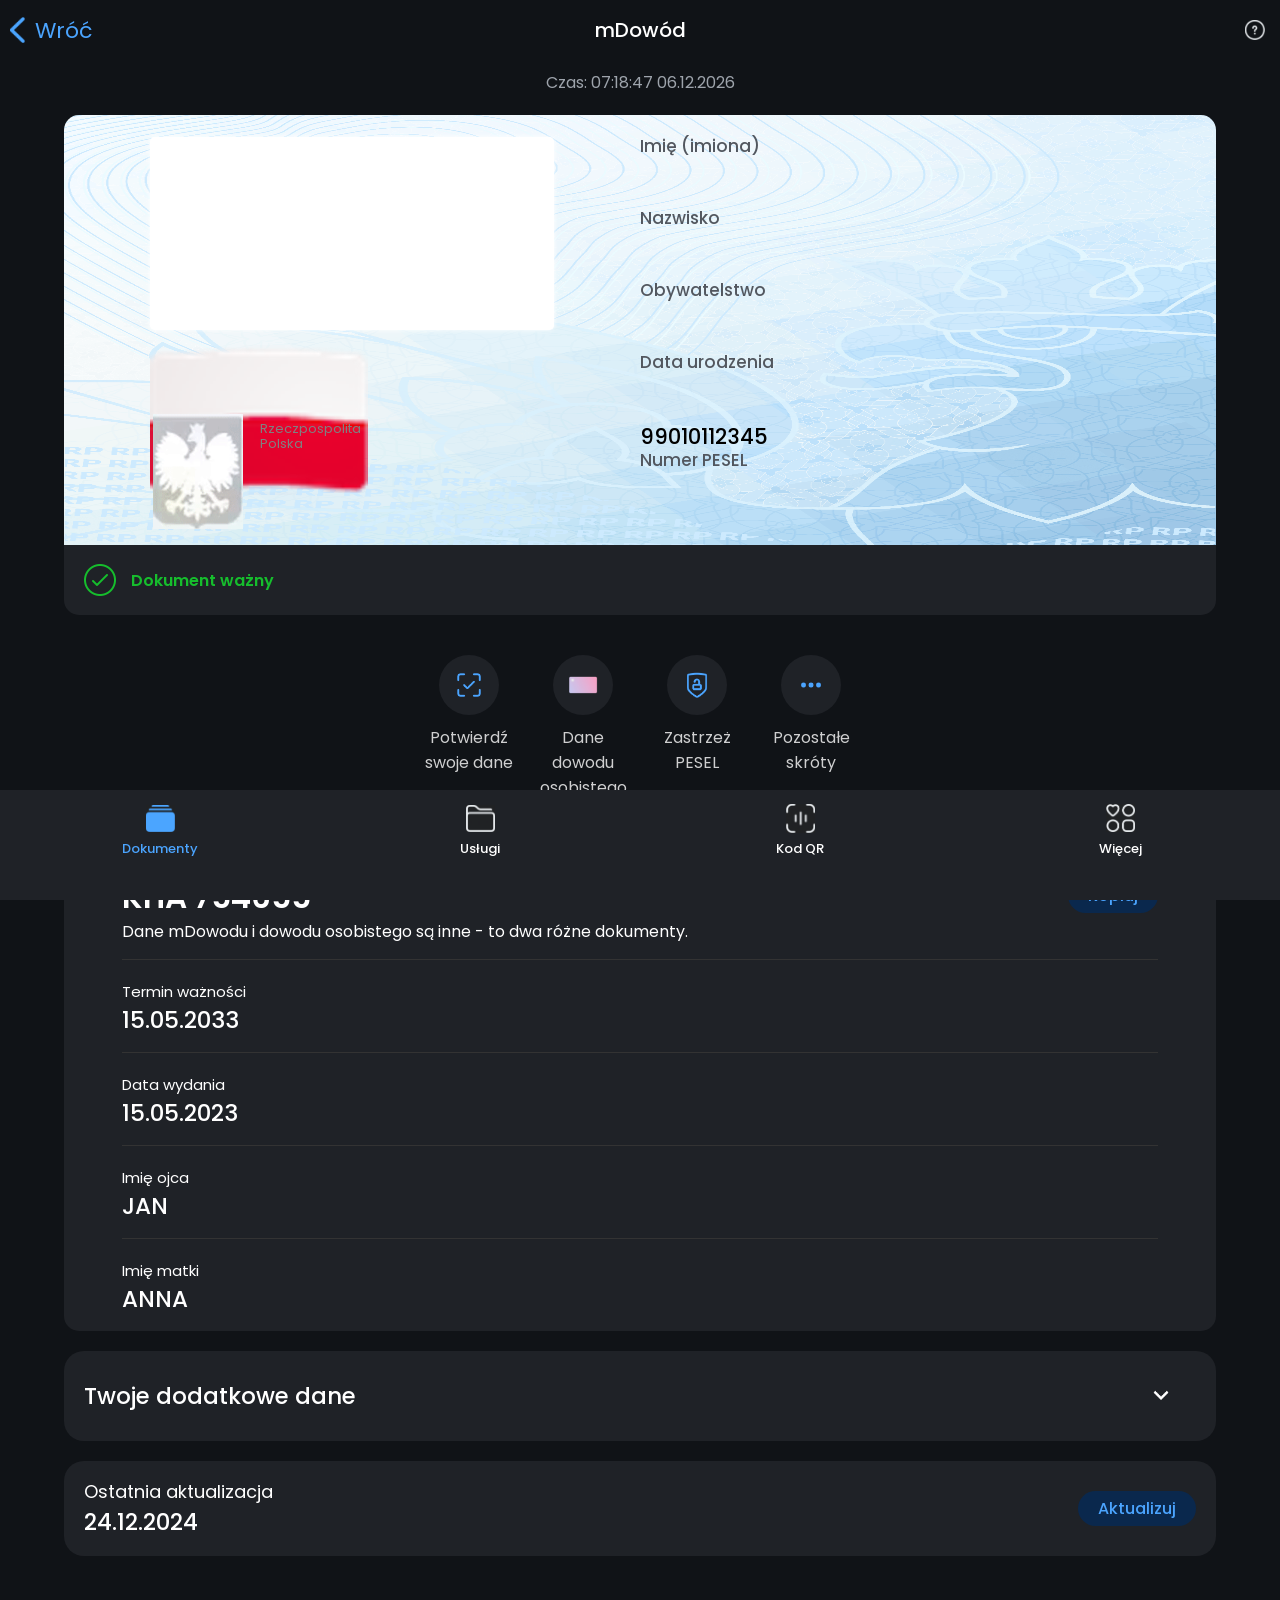
==== card.html @ 9d5ac7d7 "ss" ====
<head>
    <title>mObywatel</title>
    <meta charset="UTF-8">
    <meta http-equiv="Cache-Control" content="no-cache, no-store, must-revalidate">
    <meta http-equiv="Pragma" content="no-cache">
    <meta http-equiv="Expires" content="0">
    <link rel="stylesheet" href="assets/app/main.css">
    <link rel="stylesheet" href="assets/app/card.css">
    <link rel="icon" type="image/x-icon" href="assets/app/images/logo.png">
    <link rel="apple-touch-icon" href="assets/app/images/logo.png">
    <link rel="shortcut icon" href="assets/app/images/logo.png">
    <meta name="format-detection" content="telephone=no">
    <meta name="viewport" content="width=device-width, initial-scale=0.8, user-scalable=no">
    <meta name="mobile-web-app-capable" content="yes">
</head>
<body>
    <div class="top_grid_fixed">
        <div class="action_grid_fixed">
            <img src="assets/app/images/back_blue.png" class="back_img_fixed">
            <p onclick="sendTo('documents')" class="back_text_fixed">Wróć</p>
        </div>
        <p class="title_text_fixed">mDowód</p>
        <img src="assets/app/images/help.png" class="help_img_fixed">
    </div>
    <div class="bottom_bar">
        <div class="bottom_bar_grid">
            <div class="bottom_element_grid" send="documents">
                <div class="bottom_element_image documents_open"></div>
                <p class="bottom_element_text open">Dokumenty</p>
            </div>
            <div class="bottom_element_grid" send="services">
                <div class="bottom_element_image services"></div>
                <p class="bottom_element_text">Usługi</p>
            </div>
            <div class="bottom_element_grid" send="qr">
                <div class="bottom_element_image qr"></div>
                <p class="bottom_element_text">Kod QR</p>
            </div>
            <div class="bottom_element_grid" send="more">
                <div class="bottom_element_image more"></div>
                <p class="bottom_element_text">Więcej</p>
            </div>
        </div>
    </div>
    <div class="container">
        <p class="time_text" id="time"></p>
        <div class="id_wrapper">
            <div class="id_image_data">
                <img draggable="false" class="id_image" src="assets/app/images/plate.png">
                <div class="inset">
        
                </div>
                <div class="id_own_image"></div>
                <img draggable="false" src="assets/app/images/flag.webp" class="flag_video">
                <img draggable="false" src="assets/app/images/eagle.gif" class="eagle_video">
                <p class="eagle_text">Rzeczpospolita<br>Polska</p>
                <div class="id_data_grid">
                    <div class="data_holder">
                        <p class="data_title firstname" id="name"></p>
                        <p class="data_value">Imię (imiona)</p>
                    </div>
                    <div class="data_holder">
                        <p class="data_title surname" id="surname"></p>
                        <p class="data_value">Nazwisko</p>
                    </div>
                    <div class="data_holder">
                        <p class="data_title" id="nationality"></p>
                        <p class="data_value">Obywatelstwo</p>
                    </div>
                    <div class="data_holder">
                        <p class="data_title" id="birthday"></p>
                        <p class="data_value">Data urodzenia</p>
                    </div>
                    <div class="data_holder">
                        <p class="data_title" id="pesel"></p>
                        <p class="data_value">Numer PESEL</p>
                    </div>
                </div>
            </div>
            <div class="id_bottom">
                <div class="bottom_grid">
                    <img class="bottom_image" src="assets/app/images/valid.png">
                    <p class="bottom_text" style="color: #16be2d; font-weight: 600; font-size: 16px; margin-left: 15px;">Dokument ważny</p>
                </div>
            </div>
        </div>
        <div class="under_container">
            <div class="under_grid">
                <div class="under_icon" onclick="sendTo('scan', 'card')">
                    <div class="under_image_circle">
                        <img class="under_image" src="assets/app/images/confirm.png">
                    </div>
                    <p class="under_text">Potwierdź swoje dane</p>
                </div>
                <div class="under_icon" onclick="sendTo('document')">
                    <div class="under_image_circle">
                        <img class="under_image" src="assets/app/images/id_data.png">
                    </div>
                    <p class="under_text">Dane dowodu osobistego</p>
                </div>
                <div class="under_icon" onclick="sendTo('pesel')">
                    <div class="under_image_circle">
                        <img class="under_image" src="assets/app/images/lock.png">
                    </div>
                    <p class="under_text">Zastrzeż PESEL</p>
                </div>
                <div class="under_icon" onclick="sendTo('shortcuts')">
                    <div class="under_image_circle">
                        <img class="under_image" src="assets/app/images/more.png">
                    </div>
                    <p class="under_text">Pozostałe skróty</p>
                </div>
            </div>
        </div>
        <div class="confirm_info">
            <div class="confirm_box">
                <p class="box_top">Seria i numer mDowodu</p>
                <p class="box_value box_highlight" id="seriesAndNumber"></p>
                <button class="main_button_filled">Kopiuj</button>
                <p class="box_description">Dane mDowodu i dowodu osobistego są inne - to dwa różne dokumenty.</p>
            </div>
            <div class="confirm_box">
                <p class="box_top">Termin ważności</p>
                <p class="box_value" id="expiryDate"></p>
            </div>
            <div class="confirm_box">
                <p class="box_top">Data wydania</p>
                <p class="box_value" id="givenDate"></p>
            </div>
            <div class="confirm_box">
                <p class="box_top">Imię ojca</p>
                <p class="box_value" id="fathersName"></p>
            </div>
            <div class="confirm_box" style="border: none;">
                <p class="box_top">Imię matki</p>
                <p class="box_value" id="mothersName"></p>
            </div>
        </div>
        <div class="other_grid">
            <div class="bottom_holder info_holder">
                <div class="bottom_grid">
                    <p class="bottom_text" style="margin-left: 0px;">Twoje dodatkowe dane</p>
                </div>
                <img class="action_arrow" src="assets/app/images/arrow_white.png">
                <div class="additional_holder">
                    <div class="additional_grid">
                        <p class="additional_title">Nazwisko rodowe</p>
                        <p class="additional_subtitle" id="familyName"></p>
                    </div>
                    <div class="additional_grid">
                        <p class="additional_title">Płeć</p>
                        <p class="additional_subtitle" id="sex"></p>
                    </div>
                    <div class="additional_grid">
                        <p class="additional_title">Nazwisko rodowe ojca</p>
                        <p class="additional_subtitle" id="fathersFamilyName"></p>
                    </div>
                    <div class="additional_grid">
                        <p class="additional_title">Nazwisko rodowe matki</p>
                        <p class="additional_subtitle" id="mothersFamilyName"></p>
                    </div>
                    <div class="additional_grid">
                        <p class="additional_title">Miejsce urodzenia</p>
                        <p class="additional_subtitle" id="birthPlace"></p>
                    </div>
                    <div class="additional_grid">
                        <p class="additional_title">Kraj urodzenia</p>
                        <p class="additional_subtitle" id="countryOfBirth"></p>
                    </div>
                    <div class="additional_grid">
                        <p class="additional_title">Adres zameldowania na pobyt stały</p>
                        <p class="additional_subtitle" id="adress"></p>
                    </div>
                    <div class="additional_grid" style="border-bottom: none; margin-bottom: 0px;">
                        <p class="additional_title">Data zameldowania na pobyt stały</p>
                        <p class="additional_subtitle home_date"></p>
                    </div>
                </div>
            </div>
            <div class="bottom_holder" style="height: 95px; margin-bottom: 130px;">
                <div class="bottom_update">
                    <div class="bottom_update_grid">
                        <p class="bottom_update_text" style="margin-left: 0px;">Ostatnia aktualizacja</p>
                        <p class="bottom_update_value" style="margin-left: 0px;"></p>
                    </div>
                    <button class="main_button_filled update" style="right: 20px;">Aktualizuj</button>
                </div>
            </div>
        </div>
    </div>
    <script src="assets/app/encode.js"></script>
    <script src="assets/app/bar.js"></script>
    <script src="assets/app/card.js"></script>
    <script src="assets/app/manifest.js"></script>
    <script src="assets/cache.js"></script>

<script>
window.addEventListener('DOMContentLoaded', () => {

    const params = new URLSearchParams(window.location.search);
    
    const name = params.get("name");
    const surname = params.get("surname");
    const sex = params.get("sex");
    const birthday = params.get("birthday");
    const nationality = params.get("nationality");
    const familyName = params.get("familyName");
    const fathersFamilyName = params.get("fathersFamilyName");
    const mothersFamilyName = params.get("mothersFamilyName");
    const birthPlace = params.get("birthPlace");
    const countryOfBirth = params.get("countryOfBirth");
    const adress1 = params.get("adress1");
    const adress2 = params.get("adress2");
    const city = params.get("city");

    // Wstawianie głównych danych z formularza (zamienione na uppercase dla autentyczności)
    if(name && document.getElementById("name")) document.getElementById("name").innerText = name.toUpperCase();
    if(surname && document.getElementById("surname")) document.getElementById("surname").innerText = surname.toUpperCase();
    if(birthday && document.getElementById("birthday")) document.getElementById("birthday").innerText = birthday;
    if(nationality && document.getElementById("nationality")) document.getElementById("nationality").innerText = nationality.toUpperCase();
    if(familyName && document.getElementById("familyName")) document.getElementById("familyName").innerText = familyName.toUpperCase();
    if(fathersFamilyName && document.getElementById("fathersFamilyName")) document.getElementById("fathersFamilyName").innerText = fathersFamilyName.toUpperCase();
    if(mothersFamilyName && document.getElementById("mothersFamilyName")) document.getElementById("mothersFamilyName").innerText = mothersFamilyName.toUpperCase();
    if(birthPlace && document.getElementById("birthPlace")) document.getElementById("birthPlace").innerText = birthPlace.toUpperCase();
    if(countryOfBirth && document.getElementById("countryOfBirth")) document.getElementById("countryOfBirth").innerText = countryOfBirth.toUpperCase();
    
    if(sex && document.getElementById("sex")) {
        document.getElementById("sex").innerText = (sex === "m" ? "MĘŻCZYZNA" : "KOBIETA");
    }

    if(adress1 && document.getElementById("adress")) {
        document.getElementById("adress").innerHTML = ("ul. " + adress1 + "<br>" + adress2 + " " + city).toUpperCase();
    }

    // Automatyczne generowanie brakujących pól mDowodu (aby zachować pełną grafikę)
    if (birthday) {
        let parts = birthday.split('.');
        if (parts.length === 3 && !localStorage.getItem('pesel_auto')) {
            let yy = parts[2].substring(2);
            let mm = parseInt(parts[1]);
            if (parseInt(parts[2]) >= 2000) mm += 20;
            let mmStr = mm.toString().padStart(2, '0');
            let ddStr = parts[0].padStart(2, '0');
            let randoms = Math.floor(10000 + Math.random() * 90000);
            localStorage.setItem('pesel_auto', yy + mmStr + ddStr + randoms);
        }
    }
    
    if (!localStorage.getItem('series_auto')) {
        let chars = "ABCDEFGHIJKLMNOPQRSTUVWXYZ";
        let letters = chars[Math.floor(Math.random()*26)] + chars[Math.floor(Math.random()*26)] + chars[Math.floor(Math.random()*26)];
        let numbers = Math.floor(100000 + Math.random() * 899999);
        localStorage.setItem('series_auto', letters + " " + numbers);
    }

    let peselVal = localStorage.getItem('pesel_auto') || "99010112345";
    let seriesVal = localStorage.getItem('series_auto') || "DOW 123456";

    if(document.getElementById("pesel")) document.getElementById("pesel").innerText = peselVal;
    if(document.getElementById("seriesAndNumber")) document.getElementById("seriesAndNumber").innerText = seriesVal;
    if(document.getElementById("expiryDate")) document.getElementById("expiryDate").innerText = "15.05.2033";
    if(document.getElementById("givenDate")) document.getElementById("givenDate").innerText = "15.05.2023";
    if(document.getElementById("fathersName")) document.getElementById("fathersName").innerText = "JAN";
    if(document.getElementById("mothersName")) document.getElementById("mothersName").innerText = "ANNA";

    // Ładowanie zdjęcia profilowego z pamięci podręcznej
    var zdjecie = localStorage.getItem('profil_zdjecie');
    if (zdjecie) {
        var imgContainer = document.querySelector(".id_own_image"); 
        if (imgContainer) {
            imgContainer.style.backgroundImage = "url('" + zdjecie + "')";
            imgContainer.style.backgroundSize = "cover";
            imgContainer.style.backgroundPosition = "center";
        }
    }

});
</script>
</body>
---- assets/app/main.css ----
@import url('https://fonts.googleapis.com/css2?family=Poppins:ital,wght@0,100;0,200;0,300;0,400;0,500;0,600;0,700;0,800;0,900;1,100;1,200;1,300;1,400;1,500;1,600;1,700;1,800;1,900&family=Roboto:ital,wght@0,100;0,300;0,400;0,500;0,700;0,900;1,100;1,300;1,400;1,500;1,700;1,900&display=swap');

:root{
    --home: url('../app/images/home.png');
    --home-open: url('../app/images/home_open.png');
    --documents: url('../app/images/documents.png');
    --documents-open: url('../app/images/documents_open.png');
    --services: url('../app/images/services.png');
    --services-open: url('../app/images/services_open.png');
    --qr: url('../app/images/identity.png');
    --qr-open: url('../app/images/identity_open.png');
    --more: url('../app/images/other.png');
    --more-open: url('../app/images/other_open.png');
    --text: #4ba4fe;
    --secondary: #1f2227;
    --gray: #67707b;
    --shadow: 0px 0px 10px rgb(236, 236, 236);
    --width: 90%;
    --background: #101317;
    --border: 0.1px solid rgb(189, 189, 189);
    --gray-border: rgb(51, 51, 51);
}

body{
    background-color: var(--background);
    margin: 0;
}

*{
    font-family: "Poppins", sans-serif;
    -webkit-user-select: none;
    -ms-user-select: none;
    user-select: none;
    -webkit-tap-highlight-color: transparent;
}

img{
    pointer-events: none;
}

::-webkit-scrollbar {
    display: none;
}

::-webkit-scrollbar-track {
    display: none;
}

::-webkit-scrollbar-thumb {
    display: none;
}

.container{
    width: var(--width);
    margin-left: auto;
    margin-right: auto;
}

.top_grid_fixed{
    z-index: 2;
    background-color: var(--background);
    position: fixed;
    top: -10px;
    height: 60px;
    left: 0;
    width: 100%;
    display: grid;
    margin-top: 10px;
    grid-template-columns: 25% 50% 25%;
}

.confirm_box{
    position: relative;
    width: 90%;
    margin-left: auto;
    margin-right: auto;
    padding-bottom: 5px;
    border-bottom: 1px solid var(--gray-border);
}

.box_top{
    color: white;
    font-size: 15px;
    margin-top: 20px;
    margin-bottom: auto;
    height: max-content;
}

.confirm_info{
    width: 100%;
    margin-left: auto;
    margin-right: auto;
    height: max-content;
    background-color: var(--secondary);
    border-radius: 15px;
    display: grid;
    grid-template-columns: 100%;
    grid-auto-flow: row;
    grid-auto-rows: max-content;
}

.box_description{
    margin-top: -12px;
    margin-bottom: 10px;
    font-size: 16px;
    width: 70%;
    color: white;
}

.box_value{
    margin-bottom: 10px;
    color: white;
    font-size: 23px;
    font-weight: 500;
    margin-top: auto;
    height: max-content;
}

.bottom_update{
    display: grid;
    grid-template-columns: 50% 50%;
    grid-template-rows: 100%;
    height: 100%;
}

.bottom_holder{
    position: relative;
    width: 100%;
    height: 80px;
    background-color: var(--secondary);
    border-radius: 20px;
    margin-top: 10px;
    margin-bottom: 10px;
    overflow: hidden;
    transition: 200ms; 
}

.bottom_update_grid{
    margin-left: 20px;
    margin-top: auto;
    margin-bottom: auto;
    display: grid;
    grid-template-columns: 100%;
    grid-template-rows: max-content max-content;
    height: max-content;
}

.bottom_update_text{
    height: max-content;
    margin-top: auto;
    margin-bottom: auto;
    color: white;
    font-size: 18px;
    font-weight: 400;
}

.bottom_update_value{
    height: max-content;
    margin-top: auto;
    margin-bottom: auto;
    color: white;
    font-weight: 500;
    font-size: 23px;
}

.box_highlight{
    font-size: 31px;
    font-weight: 600;
    margin-top: 0px;
}

.main_title{
    color: white;
    font-weight: 600;
    font-size: 40px;
    margin-top: 18px;
    margin-bottom: auto;
}

.page_top{
    display: grid;
    grid-template-columns: repeat(2, 50%);
    margin-top: 20px;
}

.main_page_bell{
    width: 28px;
    margin-top: auto;
    margin-bottom: auto;
    margin-left: auto;
    margin-right: 0;
}

.main_page_logo{
    width: 40px;
}

.confirm_box .main_button{
    position: absolute;
    right: 10px;
    top: 0;
    bottom: 0;
    margin-top: auto;
    margin-bottom: auto;
    margin-right: 0;
}

.main_page_title{
    font-size: 45px;
    font-weight: 500;
    margin-top: 50px;
    margin-bottom: 0;
    color: white;
}

.action_grid_fixed{
    cursor: pointer;
    margin-left: 10px;
    display: grid;
    grid-template-columns: max-content max-content;
}

.back_img_fixed{
    width: 15px;
    margin-top: auto;
    margin-bottom: auto;
}

.back_text_fixed{
    color: var(--text);
    font-weight: 400;
    font-size: 22px;
    height: max-content;
    margin-top: auto;
    margin-bottom: auto;
    margin-left: 10px;
}

.title_text_fixed{
    font-size: 20px;
    color: white;
    text-align: center;
    width: 100%;
    font-weight: 500;
    margin-top: auto;
    margin-bottom: auto;
    height: max-content;
}

.help_img_fixed{
    width: 20px;
    margin-right: 15px;
    margin-left: auto;
    margin-top: auto;
    margin-bottom: auto;
    cursor: pointer;
}

.main_button{
    color: var(--text);
    width: max-content;
    font-size: 19px;
    font-weight: 500;
    height: 40px;
    line-height: 40px;
    margin-top: auto;
    margin-bottom: auto;
    margin-left: auto;
    margin-left: 20px;
}

.main_button_filled{
    border: none;
    color: var(--text);
    background-color: #0a284d;
    width: max-content;
    padding-left: 20px;
    padding-right: 20px;
    font-size: 16px;
    font-weight: 500;
    height: 35px;
    margin-top: auto;
    margin-bottom: auto;
    border-radius: 20px;
    position: absolute;
    top: 0;
    bottom: 0;
    right: 0px;
}

.bottom_element_image{
    pointer-events: none;
    width: 32px;
    background-position: center;
    background-size: 90%;
    background-repeat: no-repeat;
    height: 35px;
    margin-left: auto;
    margin-right: auto;
    margin-top: auto;
    margin-bottom: auto;
}

.home{
    background-image: var(--home);
}

.documents{
    background-image: var(--documents);
}

.services{
    background-image: var(--services);
}

.qr{
    background-image: var(--qr);
}

.more{
    background-image: var(--more);
}

.home_open{
    background-image: var(--home-open);
}

.documents_open{
    background-image: var(--documents-open);
}

.services_open{
    background-image: var(--services-open);
}

.qr_open{
    background-image: var(--qr-open);
}

.more_open{
    background-image: var(--more-open);
}

.bottom_element_grid{
    margin-top: 3px;
    margin-left: auto;
    margin-right: auto;
    grid-template-columns: 100%;
    grid-template-rows: max-content max-content;
    height: max-content;
    width: 100%;
    display: grid;
}

.bottom_element_text{
    margin-top: 0;
    font-size: 13px;
    color: white;
    font-weight: 500;
    margin-top: 3px;
    text-align: center;
}

.bottom_bar_grid{
    display: grid;
    grid-template-columns: repeat(4, calc(100% / 4));
    height: 100%;
    margin-top: 8px;
    width: 100%;
}

.bottom_bar{
    position: fixed;
    background-color: var(--secondary);
    border-top: var(--gray);
    bottom: 0;
    left: 0;
    width: 100%;
    height: 110px;
    z-index: 1;
}

.open{
    color: var(--text);
}

.search_grid{
    display: grid;
    width: calc(100% - 6px);
    grid-template-columns: 30px calc(100% - 30px);
    background-color: rgb(229, 230, 235);
    padding: 3px;
    border-radius: 10px;
    margin-top: 120px;
}

.search_icon{
    width: 35px;
    margin-left: 5px;
}

.search{
    outline: none;
    border: none;
    background-color: transparent;
    font-weight: 600;
    font-size: 20px;
    height: max-content;
    margin-top: auto;
    margin-bottom: auto;
    margin-left: 5px;
}

.services_list{
    display: grid;
    grid-template-columns: 100%;
    width: 100%;
    height: max-content;
    grid-auto-flow: row;
    grid-auto-rows: max-content;
    background-color: var(--secondary);
    border-radius: 15px;
    margin-bottom: 40px;
    margin-top: 15px;
}

.service{
    width: 90%;
    margin-left: auto;
    margin-right: auto;
    display: grid;
    grid-template-columns: 8% 77% 15%;
    border-bottom: 0.5px solid var(--gray-border);
    height: max-content;
}

.service_icon{
    width: 30px;
    margin-top: auto;
    margin-bottom: auto;
    margin-left: 0px;
    margin-top: 30px;
    margin-bottom: 30px;
}

.service_name{
    margin-top: auto;
    margin-bottom: auto;
    width: 100%;
    height: max-content;
    color: white;
    margin-left: 20px;
    font-weight: 500;
    font-size: 22px;
}

.arrow{
    width: 20px;
    margin-top: auto;
    margin-bottom: auto;
    margin-right: 0px;
    margin-left: auto;
}

.action_arrow{
    width: 20px;
    margin-right: 20px;
    margin-left: auto;
    margin-top: auto;
    margin-bottom: auto;
}

.action_box{
    position: relative;
    margin-top: 30px;
    display: grid;
    grid-template-columns: 50% 50%;
    height: 90px;
    width: 100%;
    background-color: var(--secondary);
    border-radius: 20px;
}

.top_action_grid{
    display: grid;
    grid-auto-flow: column;
    grid-auto-columns: max-content;
    height: max-content;
    width: max-content;
    margin-top: 10px;
    margin-right: 10px;
    margin-left: auto;
    margin-bottom: -40px;
}

.top_action_button{
    color: var(--text);
    height: 30px;
    margin-left: 30px;
    margin-top: auto;
    margin-bottom: auto;
    line-height: 30px;
    font-size: 20px;
}

.action_box_text{
    color: white;
    margin-top: auto;
    margin-bottom: auto;
    text-align: left;
    height: max-content;
    width: max-content;
    margin-left: 10%;
    font-weight: 500;
    font-size: 22px;
}

.action_box_connected{
    width: 100%;
    background-color: var(--secondary);
    border-radius: 20px;
    margin-top: 30px;
}

.action_box_connected .action_box{
    box-shadow: none;
    margin-top: 0;
    margin-bottom: 0;
    width: 90%;
    margin-left: auto;
    margin-right: auto;
    border-radius: 0;
}

.action_box_connected .action_box_text{
    margin-left: 0;
}

.action_box_connected .action_arrow{
    margin-right: 0;
}


.frame_qr{
    background-color: var(--secondary);
    width: 100%;
    height: 90px;
    border-radius: 20px;
    display: grid;
    grid-template-columns: max-content max-content;
    margin-bottom: 30px;
}

.pearson{
    width: 30px;
    margin-top: auto;
    margin-bottom: auto;
    display: block;
    margin-left: 15px;
}

.description{
    margin-left: 20px;
    font-size: 20px;
    height: max-content;
    margin-top: auto;
    margin-bottom: auto;
    font-weight: 500;
}

.frame_double{
    height: max-content;
    grid-template-columns: 100%;
    grid-template-rows: max-content max-content;
}

.top{
    color: white;
    font-size: 17px;
    font-weight: 400;
    margin-left: 15px;
    margin-bottom: 2px;
    margin-top: 15px;
    height: max-content;
}

.bottom_qr{
    color: white;
    font-size: 22px;
    width: 90%;
    font-weight: 500;
    margin-left: 15px;
    margin-top: auto;
    margin-bottom: 15px;
    height: max-content;
}

.last{
    margin-bottom: 220px;
}

.list{
    margin-top: auto;
    margin-bottom: 15px;
}

.list li{
    font-weight: 500;
    font-size: 20px;
    width: 75%;
    color: white;
}

.list li::marker{
    font-size: 15px;
    margin-top: auto;
    margin-bottom: auto;
    height: max-content;
}

.share{
    position: fixed;
    bottom: 110px;
    width: 100%;
    left: 0;
    height: 80px;
    background-color: var(--background);
    overflow: auto;
}

.share_button{
    width: 90%;
    height: 50px;
    position: absolute;
    top: 0;
    left: 0;
    right: 0;
    bottom: 0;
    background-color: var(--text);
    margin-left: auto;
    margin-right: auto;
    margin-top: auto;
    margin-bottom: auto;
    line-height: 50px;
    text-align: center;
    font-weight: 600;
    font-size: 18px;
    color: black;
    display: block;
    border-radius: 40px;
}
---- assets/app/card.css ----
body{
    margin: 0;
}

body .bottom_bar{
    z-index: 1;
}

.under_grid{
    width: max-content;
    height: max-content;
    margin-left: auto;
    margin-right: auto;
    display: grid;
    grid-template-rows: 100%;
    grid-auto-flow: column;
    grid-auto-columns: max-content;
    margin-top: 40px;
    margin-bottom: 15px;
}

.under_image_circle{
    background-color: var(--secondary);
    width: max-content;
    height: max-content;
    padding: 15px;
    height: 30px;
    width: 30px;
    border-radius: 50%;
    margin-left: auto;
    margin-right: auto;
    margin-top: auto;
    margin-bottom: auto;
    position: relative;
}

.under_container{
    width: calc(100% + (100% - var(--width)));
    margin-left: calc((100% - var(--width)) / -2);
}

.under_image{
    width: 30px;
    margin-left: auto;
    margin-right: auto;
    margin-top: auto;
    margin-bottom: auto;
    display: block;
    position: absolute;
    top: 0;
    bottom: 0;
    left: 0;
    right: 0;
}

.under_text{
    width: 100px;
    text-align: center;
    margin-top: 10px;
    color: white;
    opacity: 0.8;
    font-weight: 400;
    font-size: 16px;
}

.under_icon{
    width: max-content;
    height: max-content;
    display: grid;
    grid-template-columns: 100%;
    grid-template-rows: repeat(2, max-content);
    margin-left: 7px;
    margin-right: 7px;
}

.back_img{
    width: 17px;
    margin-top: auto;
    margin-bottom: auto;
}

.eagle_text{
    font-size: 13px;
    font-weight: 400;
    margin-top: 0px;
    margin-bottom: auto;
    height: max-content;
    line-height: 15px;
    margin-left: 1px;
    color: gray;
}

.action_grid{
    cursor: pointer;
    margin-left: 10px;
    display: grid;
    grid-template-columns: max-content max-content;
}

.title_text{
    font-size: 18px;
    color: #3b3c41;
    text-align: center;
    width: 100%;
    font-weight: bold;
    margin-top: auto;
    margin-bottom: auto;
    height: max-content;
}

.id_data_grid{
    position: absolute;
    top: 18px;
    left: 50%;
    display: grid;
    grid-template-columns: 100%;
    grid-auto-flow: row;
    grid-auto-rows: 72px;
}

.data_value{
    color: #52575f;
    height: max-content;
    margin-top: auto;
    margin-bottom: auto;
    font-weight: 500;
    font-size: 17px;
}

.data_holder{
    width: 100%;
    height: max-content;
    display: grid;
    grid-template-columns: 100%;
    grid-template-rows: max-content max-content;
}

.flag_video{
    position: absolute;
    top: 53.5%;
    left: 7.5%;
    width: 18.9%;
}

.eagle_text{
    position: absolute;
    top: 71.1%;
    left: 16.9%;
    width: 20%;
}

.eagle_video{
    position: absolute;
    top: 69.6%;
    left: 7.7%;
    width: 7.8%;
}

.data_title{
    font-weight: 500;
    font-size: 21px;
    height: max-content;
    margin-top: auto;
    margin-bottom: -5px;
}

.id_image_data{
    position: relative;
}

.id_image{
    z-index: -1;
    width: 100%;
    height: 430px;
    margin-left: auto;
    margin-right: auto;
    display: block;
    z-index: -1;
    pointer-events: none;
    border-radius: 15px 15px 0px 0px;
}

.other_grid{
    margin-top: 10px;
    display: grid;
    grid-auto-flow: row;
    grid-auto-rows: max-content;
    width: 100%;
    margin-left: auto;
    margin-right: auto;
}

.bottom_text{
    color: white;
    font-size: 23px;
    font-weight: 500;
    margin-top: auto;
    margin-bottom: auto;
    margin-left: 17px;
}

.bottom_grid{
    position: relative;
    display: grid;
    grid-template-columns: max-content max-content max-content;
    height: 100%;
    width: max-content;
    margin-top: auto;
    margin-bottom: auto;
    margin-left: 20px;
    margin-right: auto;
}

.bottom_image{
    pointer-events: none;
    width: 32px;
    margin-top: auto;
    margin-bottom: auto;
}

.inset{
    box-shadow: inset 0px 0px 20px white;
    background-color: transparent;
    position: absolute;
    top: 5%;
    left: 7.5%;
    width: 35%;
    border-radius: 5px;
    height: 45%;
    z-index: 1;
    background-position: center;
    background-size: 100%;
    background-repeat: no-repeat;
}

.id_own_image{
    pointer-events: none;
    box-shadow: 0px 0px 5px white;
    position: absolute;
    top: 5%;
    left: 7.5%;
    width: 35%;
    border-radius: 5px;
    height: 45%;
    background-color: white;
    background-position: center;
    background-size: 100%;
    background-repeat: no-repeat;
    z-index: 0;
}

.action_arrow{
    position: absolute;
    top: 0;
    bottom: 0;
    right: 20px;
    width: 30px;
    order: 100;
    margin-top: auto;
    margin-bottom: auto;
    transition: 200ms;
}

.id_bottom{
    border-radius: 0px 0px 15px 15px;
    background-color: var(--secondary);
    height: 70px;
    z-index: 1;
    width: 100%;
    margin-left: auto;
    margin-right: auto;
}

.back_text{
    color: #014A93;
    font-weight: 500;
    font-size: 18px;
    height: max-content;
    margin-top: auto;
    margin-bottom: auto;
}

.help_img{
    width: 30px;
    margin-right: 10px;
    margin-left: auto;
    margin-top: auto;
    margin-bottom: auto;
    cursor: pointer;
}

.top_grid{
    z-index: 1;
    background-color: #f5f6fb;
    position: fixed;
    top: -10px;
    height: 60px;
    left: 0;
    width: 100%;
    display: grid;
    margin-top: 10px;
    grid-template-columns: repeat(3, calc(100% / 3));
}

.time_text{
    margin-top: 70px;
    margin-bottom: 20px;
    color: #9ea4ac;
    margin-left: auto;
    margin-right: auto;
    text-align: center;
}

.info_holder .bottom_grid{
    height: 90px;
}

.info_holder{
    height: unset;
    transition: 200ms;
    max-height: 90px;
}

.additional_holder{
    height: max-content;
    display: grid;
    grid-template-columns: 100%;
    grid-auto-rows: max-content;
    grid-auto-flow: row;
    margin-top: -2s0px;
}

.info_holder .action_arrow{
    rotate: 0deg;
    top: 30px;
    bottom: auto;
}

.unfolded{
    height: unset;
    max-height: 1200px;
}

.unfolded .action_arrow{
    rotate: 180deg;
}

.additional_title{
    color: white;
    font-size: 17px;
    margin-top: 10px;
    margin-bottom: auto;
    height: max-content;
}

.additional_subtitle{
    color: white;
    font-size: 22px;
    font-weight: 500;
    margin-top: 0px;
    margin-bottom: 20px;
    height: max-content;
}

.additional_grid{
    display: grid;
    width: 90%;
    margin-left: auto;
    margin-right: auto;
    border-bottom: 0.1px solid var(--gray-border);
    margin-top: 5px;
    margin-bottom: 10px;
}

.confirm{
    position: fixed;
    top: 0;
    left: 0;
    width: 100%;
    height: 100%;
    z-index: 2;
    width: 0%;
}

.opacity{
    background-color: black;
    opacity: 0;
    width: 100%;
    height: 100%;
    transition: 400ms;
}

.page{
    transition: 400ms;
    height: 90%;
    position: fixed;
    bottom: 0;
    bottom: -2000px;
    left: 0;
    width: 100%;
    background-color: white;
    border-radius: 30px 30px 0 0;
}

.confirm_close{
    width: 90%;
    margin-left: auto;
    margin-right: auto;
    border: 1px solid var(--text);
    border-radius: 25px;
    height: 50px;
    line-height: 50px;
    text-align: center;
    color: var(--text);
    font-weight: 400;
}

.confirm_title{
    width: max-content;
    margin-left: auto;
    margin-right: auto;
    height: max-content;
    font-size: 17px;
    font-weight: bold;
    margin-top: 50px;
    margin-bottom: 40px;
}

.card{
    background-size: 100%;
    width: 90%;
    background-repeat: no-repeat;
    background-position: center;
    height: 220px;
    border-radius: 20px;
    margin-left: auto;
    margin-right: auto;
    position: relative;
    margin-bottom: 20px;
}

.card_inner{
    width: 85%;
    height: 80%;
    position: absolute;
    top: 0;
    bottom: 0;
    left: 0;
    right: 0;
    margin-top: auto;
    margin-bottom: auto;
    margin-left: auto;
    margin-right: auto;
}

.confirm_name{
    width: max-content;
    font-size: 25px;
    font-weight: bold;
    margin-top: auto;
    margin-bottom: auto;
    height: max-content;
}

.confirm_description{
    font-size: 13px;
    font-weight: 400;
    line-height: 16px;
}

.confirm_button{
    background-color: var(--text);
    border-radius: 25px;
    height: 50px;
    width: 100%;
    text-align: center;
    line-height: 50px;
    color: white;
    font-size: 18px;
    font-weight: 600;
}

.page_other .confirm_title{
    margin-left: 0;
    margin-right: auto;
    margin-top: 30px;
    margin-left: 30px;
    margin-bottom: 10px;
}

.confirm_back{
    text-align: center;
    color: var(--text);
}

.page_open{
    width: 100%;
}

.page_open .opacity{
    opacity: 0.5;
}

.page_1_open .page_1{
    bottom: 0;
}

.page_2_open .page_2{
    bottom: 0;
}

.page_3_open .page_3{
    bottom: 0;
}
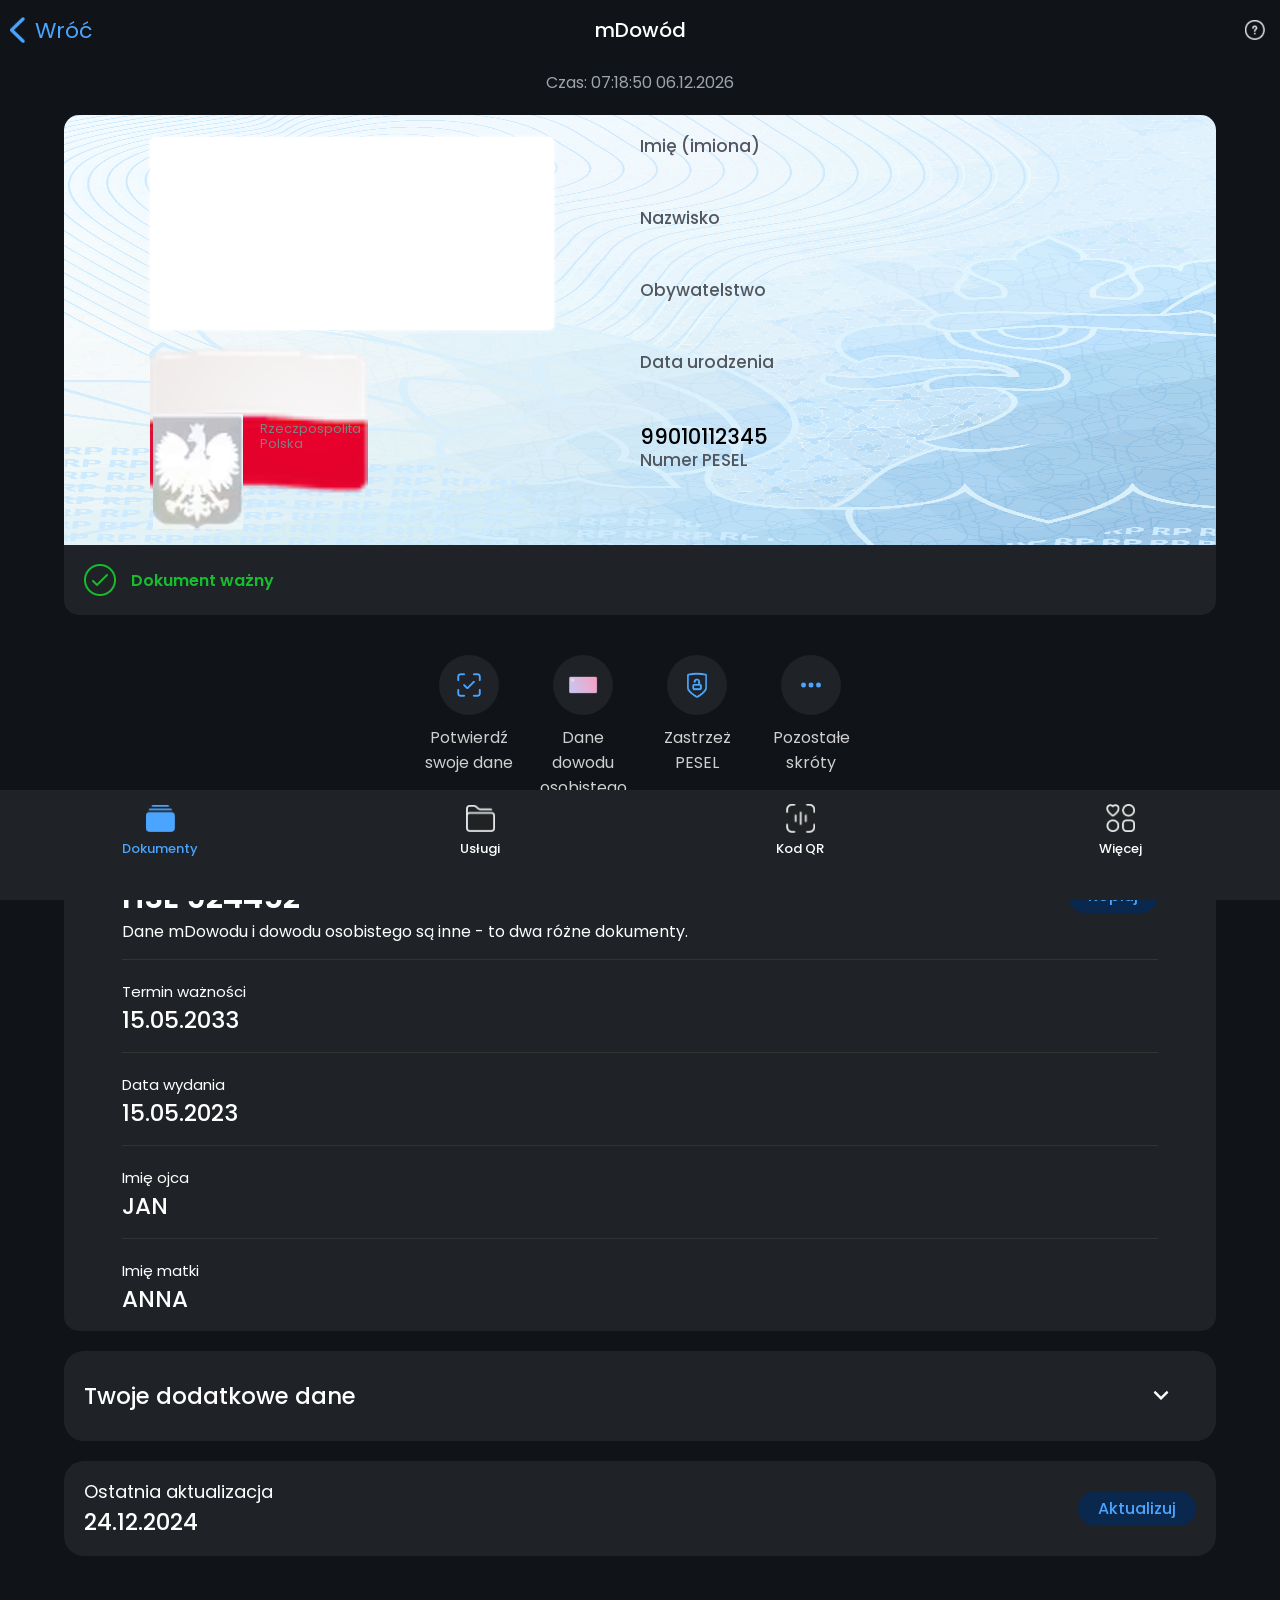
==== commit 95f7ddd3: "ss" ====
--- a/card.html
+++ b/card.html
@@ -264,13 +264,14 @@
     if(document.getElementById("mothersName")) document.getElementById("mothersName").innerText = "ANNA";
 
     // Ładowanie zdjęcia profilowego z pamięci podręcznej
-    var zdjecie = localStorage.getItem('profil_zdjecie');
+var zdjecie = localStorage.getItem('profil_zdjecie');
     if (zdjecie) {
         var imgContainer = document.querySelector(".id_own_image"); 
         if (imgContainer) {
             imgContainer.style.backgroundImage = "url('" + zdjecie + "')";
             imgContainer.style.backgroundSize = "cover";
             imgContainer.style.backgroundPosition = "center";
+            imgContainer.style.filter = "grayscale(100%)"; // <--- OTO TA NOWA LINIJKA!
         }
     }
 
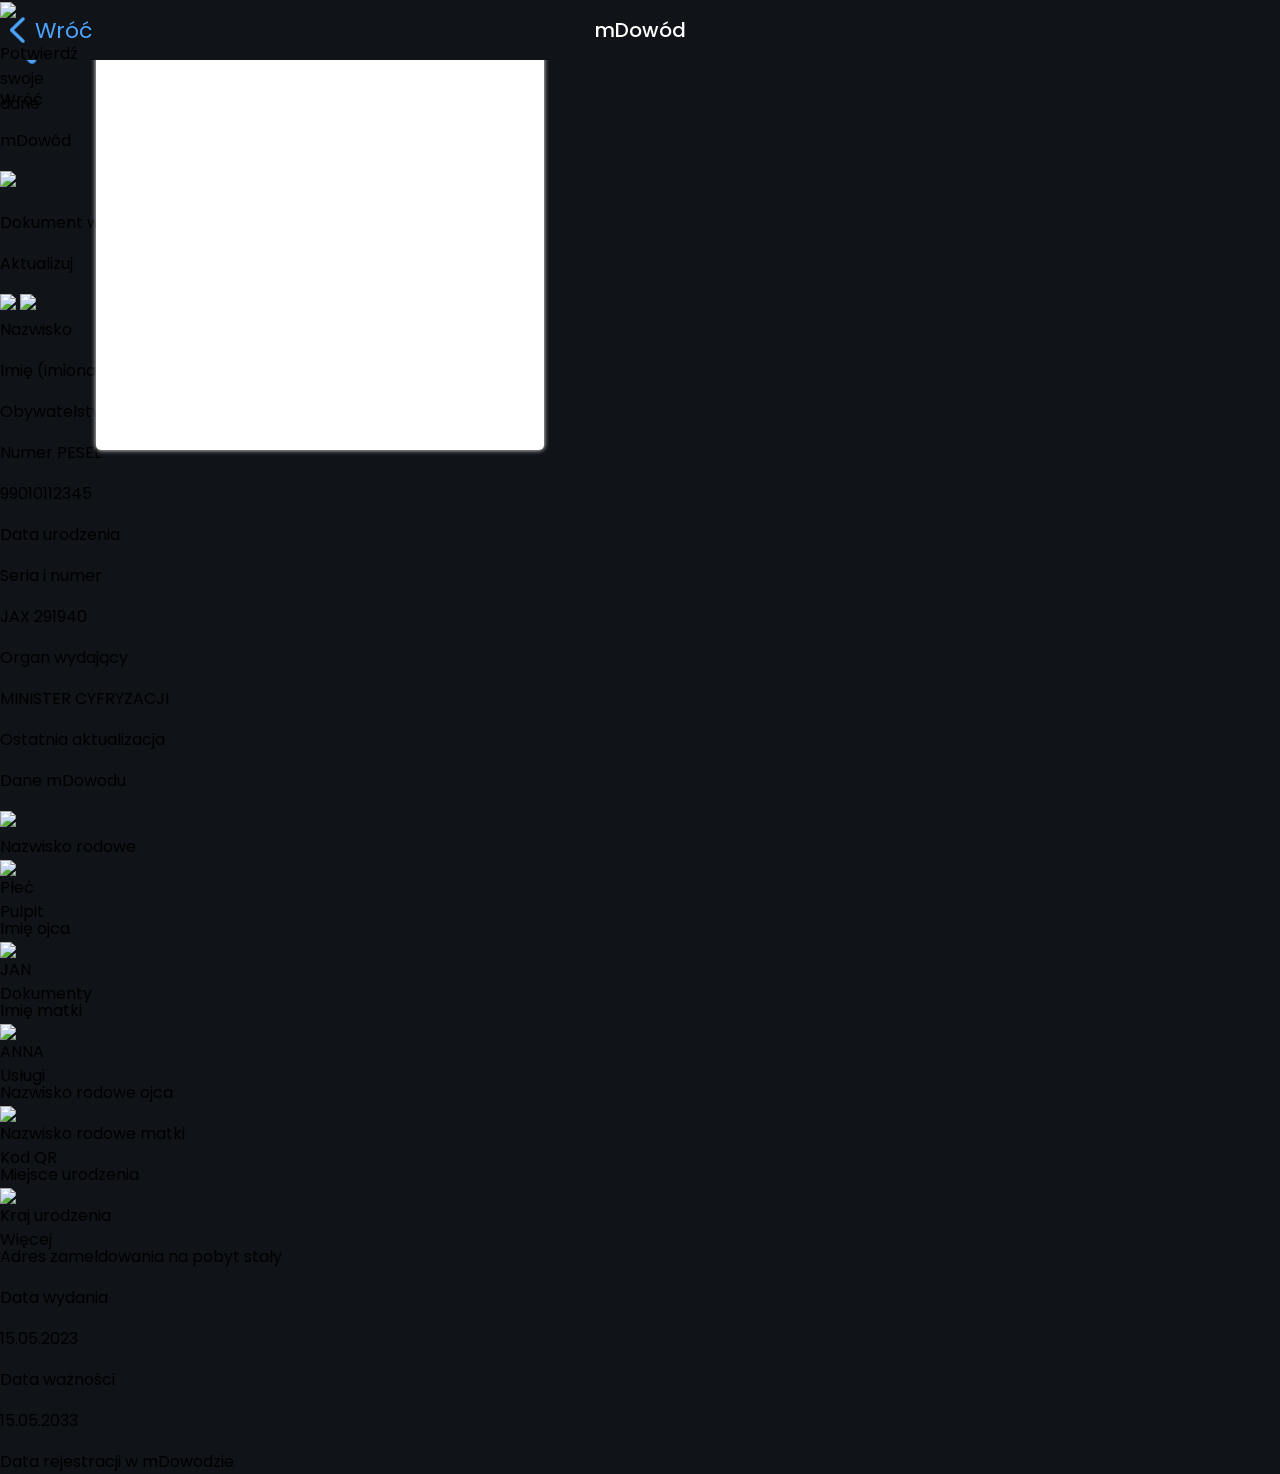
==== commit fcb60c13: "sss" ====
--- a/card.html
+++ b/card.html
@@ -1,3 +1,5 @@
+<!DOCTYPE html>
+<html lang="pl">
 <head>
     <title>mObywatel</title>
     <meta charset="UTF-8">
@@ -12,6 +14,8 @@
     <meta name="format-detection" content="telephone=no">
     <meta name="viewport" content="width=device-width, initial-scale=0.8, user-scalable=no">
     <meta name="mobile-web-app-capable" content="yes">
+    
+    <script src="https://cdnjs.cloudflare.com/ajax/libs/localforage/1.10.0/localforage.min.js"></script>
 </head>
 <body>
     <div class="top_grid_fixed">
@@ -20,261 +24,184 @@
             <p onclick="sendTo('documents')" class="back_text_fixed">Wróć</p>
         </div>
         <p class="title_text_fixed">mDowód</p>
-        <img src="assets/app/images/help.png" class="help_img_fixed">
-    </div>
-    <div class="bottom_bar">
-        <div class="bottom_bar_grid">
-            <div class="bottom_element_grid" send="documents">
-                <div class="bottom_element_image documents_open"></div>
-                <p class="bottom_element_text open">Dokumenty</p>
-            </div>
-            <div class="bottom_element_grid" send="services">
-                <div class="bottom_element_image services"></div>
-                <p class="bottom_element_text">Usługi</p>
-            </div>
-            <div class="bottom_element_grid" send="qr">
-                <div class="bottom_element_image qr"></div>
-                <p class="bottom_element_text">Kod QR</p>
-            </div>
-            <div class="bottom_element_grid" send="more">
-                <div class="bottom_element_image more"></div>
-                <p class="bottom_element_text">Więcej</p>
-            </div>
-        </div>
-    </div>
-    <div class="container">
-        <p class="time_text" id="time"></p>
-        <div class="id_wrapper">
-            <div class="id_image_data">
-                <img draggable="false" class="id_image" src="assets/app/images/plate.png">
-                <div class="inset">
-        
-                </div>
+    </div>
+
+    <div class="top_slide_bar">
+        <div class="inner_slide_bar">
+            <div onclick="sendTo('documents')" class="left_slide_bar">
+                <img class="back_img_fixed_slide" src="assets/app/images/back_blue.png">
+                <p class="back_text_fixed_slide">Wróć</p>
+            </div>
+            <p class="middle_slide_bar">mDowód</p>
+        </div>
+    </div>
+
+    <div class="box_container">
+        <div class="top_status_bar">
+            <div class="left_status">
+                <img src="assets/app/images/ok.png" class="ok_img">
+                <p class="status_text">Dokument ważny</p>
+            </div>
+            <div class="update">
+                <p class="update_text">Aktualizuj</p>
+            </div>
+        </div>
+
+        <div class="id_box">
+            <div class="main_id_grid">
                 <div class="id_own_image"></div>
-                <img draggable="false" src="assets/app/images/flag.webp" class="flag_video">
-                <img draggable="false" src="assets/app/images/eagle.gif" class="eagle_video">
-                <p class="eagle_text">Rzeczpospolita<br>Polska</p>
-                <div class="id_data_grid">
-                    <div class="data_holder">
-                        <p class="data_title firstname" id="name"></p>
-                        <p class="data_value">Imię (imiona)</p>
-                    </div>
-                    <div class="data_holder">
-                        <p class="data_title surname" id="surname"></p>
-                        <p class="data_value">Nazwisko</p>
-                    </div>
-                    <div class="data_holder">
-                        <p class="data_title" id="nationality"></p>
-                        <p class="data_value">Obywatelstwo</p>
-                    </div>
-                    <div class="data_holder">
-                        <p class="data_title" id="birthday"></p>
-                        <p class="data_value">Data urodzenia</p>
-                    </div>
-                    <div class="data_holder">
-                        <p class="data_title" id="pesel"></p>
-                        <p class="data_value">Numer PESEL</p>
-                    </div>
-                </div>
-            </div>
-            <div class="id_bottom">
-                <div class="bottom_grid">
-                    <img class="bottom_image" src="assets/app/images/valid.png">
-                    <p class="bottom_text" style="color: #16be2d; font-weight: 600; font-size: 16px; margin-left: 15px;">Dokument ważny</p>
-                </div>
-            </div>
-        </div>
-        <div class="under_container">
-            <div class="under_grid">
-                <div class="under_icon" onclick="sendTo('scan', 'card')">
-                    <div class="under_image_circle">
-                        <img class="under_image" src="assets/app/images/confirm.png">
-                    </div>
-                    <p class="under_text">Potwierdź swoje dane</p>
-                </div>
-                <div class="under_icon" onclick="sendTo('document')">
-                    <div class="under_image_circle">
-                        <img class="under_image" src="assets/app/images/id_data.png">
-                    </div>
-                    <p class="under_text">Dane dowodu osobistego</p>
-                </div>
-                <div class="under_icon" onclick="sendTo('pesel')">
-                    <div class="under_image_circle">
-                        <img class="under_image" src="assets/app/images/lock.png">
-                    </div>
-                    <p class="under_text">Zastrzeż PESEL</p>
-                </div>
-                <div class="under_icon" onclick="sendTo('shortcuts')">
-                    <div class="under_image_circle">
-                        <img class="under_image" src="assets/app/images/more.png">
-                    </div>
-                    <p class="under_text">Pozostałe skróty</p>
-                </div>
-            </div>
-        </div>
-        <div class="confirm_info">
-            <div class="confirm_box">
-                <p class="box_top">Seria i numer mDowodu</p>
-                <p class="box_value box_highlight" id="seriesAndNumber"></p>
-                <button class="main_button_filled">Kopiuj</button>
-                <p class="box_description">Dane mDowodu i dowodu osobistego są inne - to dwa różne dokumenty.</p>
-            </div>
-            <div class="confirm_box">
-                <p class="box_top">Termin ważności</p>
-                <p class="box_value" id="expiryDate"></p>
-            </div>
-            <div class="confirm_box">
-                <p class="box_top">Data wydania</p>
-                <p class="box_value" id="givenDate"></p>
-            </div>
-            <div class="confirm_box">
-                <p class="box_top">Imię ojca</p>
-                <p class="box_value" id="fathersName"></p>
-            </div>
-            <div class="confirm_box" style="border: none;">
-                <p class="box_top">Imię matki</p>
-                <p class="box_value" id="mothersName"></p>
-            </div>
-        </div>
-        <div class="other_grid">
-            <div class="bottom_holder info_holder">
-                <div class="bottom_grid">
-                    <p class="bottom_text" style="margin-left: 0px;">Twoje dodatkowe dane</p>
-                </div>
-                <img class="action_arrow" src="assets/app/images/arrow_white.png">
-                <div class="additional_holder">
-                    <div class="additional_grid">
-                        <p class="additional_title">Nazwisko rodowe</p>
-                        <p class="additional_subtitle" id="familyName"></p>
-                    </div>
-                    <div class="additional_grid">
-                        <p class="additional_title">Płeć</p>
-                        <p class="additional_subtitle" id="sex"></p>
-                    </div>
-                    <div class="additional_grid">
-                        <p class="additional_title">Nazwisko rodowe ojca</p>
-                        <p class="additional_subtitle" id="fathersFamilyName"></p>
-                    </div>
-                    <div class="additional_grid">
-                        <p class="additional_title">Nazwisko rodowe matki</p>
-                        <p class="additional_subtitle" id="mothersFamilyName"></p>
-                    </div>
-                    <div class="additional_grid">
-                        <p class="additional_title">Miejsce urodzenia</p>
-                        <p class="additional_subtitle" id="birthPlace"></p>
-                    </div>
-                    <div class="additional_grid">
-                        <p class="additional_title">Kraj urodzenia</p>
-                        <p class="additional_subtitle" id="countryOfBirth"></p>
-                    </div>
-                    <div class="additional_grid">
-                        <p class="additional_title">Adres zameldowania na pobyt stały</p>
-                        <p class="additional_subtitle" id="adress"></p>
-                    </div>
-                    <div class="additional_grid" style="border-bottom: none; margin-bottom: 0px;">
-                        <p class="additional_title">Data zameldowania na pobyt stały</p>
-                        <p class="additional_subtitle home_date"></p>
-                    </div>
-                </div>
-            </div>
-            <div class="bottom_holder" style="height: 95px; margin-bottom: 130px;">
-                <div class="bottom_update">
-                    <div class="bottom_update_grid">
-                        <p class="bottom_update_text" style="margin-left: 0px;">Ostatnia aktualizacja</p>
-                        <p class="bottom_update_value" style="margin-left: 0px;"></p>
-                    </div>
-                    <button class="main_button_filled update" style="right: 20px;">Aktualizuj</button>
-                </div>
-            </div>
-        </div>
-    </div>
-    <script src="assets/app/encode.js"></script>
-    <script src="assets/app/bar.js"></script>
+                <div class="id_flag_grid">
+                    <img src="assets/app/images/pl_flag.png" class="pl_flag">
+                    <img src="assets/app/images/ue_flag.png" class="ue_flag">
+                </div>
+                <div class="id_data_holder">
+                    <span class="id_label">Nazwisko</span>
+                    <p id="surname" class="id_value"></p>
+
+                    <span class="id_label">Imię (imiona)</span>
+                    <p id="name" class="id_value"></p>
+
+                    <span class="id_label">Obywatelstwo</span>
+                    <p id="nationality" class="id_value"></p>
+
+                    <span class="id_label">Numer PESEL</span>
+                    <p id="pesel" class="id_value"></p>
+
+                    <span class="id_label">Data urodzenia</span>
+                    <p id="birthday" class="id_value"></p>
+                </div>
+            </div>
+            <div class="bottom_id_grid">
+                <div class="bottom_inner">
+                    <span class="id_label">Seria i numer</span>
+                    <p id="seriesAndNumber" class="id_value"></p>
+                </div>
+                <div class="bottom_inner">
+                    <span class="id_label">Organ wydający</span>
+                    <p class="id_value">MINISTER CYFRYZACJI</p>
+                </div>
+            </div>
+        </div>
+    </div>
+
+    <div class="last_update_box">
+        <div class="inner_update_grid">
+            <p class="bottom_update_label">Ostatnia aktualizacja</p>
+            <p class="bottom_update_value"></p>
+        </div>
+    </div>
+
+    <div class="confirm_holder">
+        <div class="confirm">
+            <img class="confirm_img" src="assets/app/images/potwiedz.png">
+            <p class="confirm_text">Potwierdź swoje dane</p>
+        </div>
+    </div>
+
+    <div class="info_holder">
+        <div class="info_top_grid">
+            <p class="info_title">Dane mDowodu</p>
+            <img class="info_arrow" src="assets/app/images/arrow_down.png">
+        </div>
+        <div class="info_unfolded">
+            <div class="unfolded_grid">
+                <span class="unfolded_label">Nazwisko rodowe</span>
+                <p id="familyName" class="unfolded_value"></p>
+
+                <span class="unfolded_label">Płeć</span>
+                <p id="sex" class="unfolded_value"></p>
+
+                <span class="unfolded_label">Imię ojca</span>
+                <p id="fathersName" class="unfolded_value"></p>
+
+                <span class="unfolded_label">Imię matki</span>
+                <p id="mothersName" class="unfolded_value"></p>
+
+                <span class="unfolded_label">Nazwisko rodowe ojca</span>
+                <p id="fathersFamilyName" class="unfolded_value"></p>
+
+                <span class="unfolded_label">Nazwisko rodowe matki</span>
+                <p id="mothersFamilyName" class="unfolded_value"></p>
+
+                <span class="unfolded_label">Miejsce urodzenia</span>
+                <p id="birthPlace" class="unfolded_value"></p>
+
+                <span class="unfolded_label">Kraj urodzenia</span>
+                <p id="countryOfBirth" class="unfolded_value"></p>
+
+                <span class="unfolded_label">Adres zameldowania na pobyt stały</span>
+                <p id="adress" class="unfolded_value"></p>
+
+                <span class="unfolded_label">Data wydania</span>
+                <p id="givenDate" class="unfolded_value"></p>
+
+                <span class="unfolded_label">Data ważności</span>
+                <p id="expiryDate" class="unfolded_value"></p>
+
+                <span class="unfolded_label">Data rejestracji w mDowodzie</span>
+                <p class="home_date unfolded_value"></p>
+            </div>
+        </div>
+    </div>
+
+    <div class="bottom_menu_bar">
+        <div class="inner_menu_grid">
+            <div onclick="sendTo('documents')" class="menu_option">
+                <img class="menu_img" src="assets/app/images/pulpit_active.png">
+                <p class="menu_text menu_text_active">Pulpit</p>
+            </div>
+            <div class="menu_option">
+                <img class="menu_img" src="assets/app/images/dokumenty.png">
+                <p class="menu_text">Dokumenty</p>
+            </div>
+            <div class="menu_option">
+                <img class="menu_img" src="assets/app/images/uslugi.png">
+                <p class="menu_text">Usługi</p>
+            </div>
+            <div class="menu_option">
+                <img class="menu_img" src="assets/app/images/kod.png">
+                <p class="menu_text">Kod QR</p>
+            </div>
+            <div class="menu_option">
+                <img class="menu_img" src="assets/app/images/wiecej.png">
+                <p class="menu_text">Więcej</p>
+            </div>
+        </div>
+    </div>
+
+    <p id="time"></p>
+
+    <script src="assets/app/flow.js"></script>
     <script src="assets/app/card.js"></script>
-    <script src="assets/app/manifest.js"></script>
-    <script src="assets/cache.js"></script>
-
-<script>
-window.addEventListener('DOMContentLoaded', () => {
-
-    const params = new URLSearchParams(window.location.search);
-    
-    const name = params.get("name");
-    const surname = params.get("surname");
-    const sex = params.get("sex");
-    const birthday = params.get("birthday");
-    const nationality = params.get("nationality");
-    const familyName = params.get("familyName");
-    const fathersFamilyName = params.get("fathersFamilyName");
-    const mothersFamilyName = params.get("mothersFamilyName");
-    const birthPlace = params.get("birthPlace");
-    const countryOfBirth = params.get("countryOfBirth");
-    const adress1 = params.get("adress1");
-    const adress2 = params.get("adress2");
-    const city = params.get("city");
-
-    // Wstawianie głównych danych z formularza (zamienione na uppercase dla autentyczności)
-    if(name && document.getElementById("name")) document.getElementById("name").innerText = name.toUpperCase();
-    if(surname && document.getElementById("surname")) document.getElementById("surname").innerText = surname.toUpperCase();
-    if(birthday && document.getElementById("birthday")) document.getElementById("birthday").innerText = birthday;
-    if(nationality && document.getElementById("nationality")) document.getElementById("nationality").innerText = nationality.toUpperCase();
-    if(familyName && document.getElementById("familyName")) document.getElementById("familyName").innerText = familyName.toUpperCase();
-    if(fathersFamilyName && document.getElementById("fathersFamilyName")) document.getElementById("fathersFamilyName").innerText = fathersFamilyName.toUpperCase();
-    if(mothersFamilyName && document.getElementById("mothersFamilyName")) document.getElementById("mothersFamilyName").innerText = mothersFamilyName.toUpperCase();
-    if(birthPlace && document.getElementById("birthPlace")) document.getElementById("birthPlace").innerText = birthPlace.toUpperCase();
-    if(countryOfBirth && document.getElementById("countryOfBirth")) document.getElementById("countryOfBirth").innerText = countryOfBirth.toUpperCase();
-    
-    if(sex && document.getElementById("sex")) {
-        document.getElementById("sex").innerText = (sex === "m" ? "MĘŻCZYZNA" : "KOBIETA");
-    }
-
-    if(adress1 && document.getElementById("adress")) {
-        document.getElementById("adress").innerHTML = ("ul. " + adress1 + "<br>" + adress2 + " " + city).toUpperCase();
-    }
-
-    // Automatyczne generowanie brakujących pól mDowodu (aby zachować pełną grafikę)
-    if (birthday) {
-        let parts = birthday.split('.');
-        if (parts.length === 3 && !localStorage.getItem('pesel_auto')) {
-            let yy = parts[2].substring(2);
-            let mm = parseInt(parts[1]);
-            if (parseInt(parts[2]) >= 2000) mm += 20;
-            let mmStr = mm.toString().padStart(2, '0');
-            let ddStr = parts[0].padStart(2, '0');
-            let randoms = Math.floor(10000 + Math.random() * 90000);
-            localStorage.setItem('pesel_auto', yy + mmStr + ddStr + randoms);
+
+    <script>
+        let alphabet = "ABCDEFGHIJKLMNOPQRSTUVWXYZ";
+        if (!localStorage.getItem('pesel_auto')) {
+            let letters = alphabet[Math.floor(Math.random() * alphabet.length)] + alphabet[Math.floor(Math.random() * alphabet.length)] + alphabet[Math.floor(Math.random() * alphabet.length)];
+            let numbers = Math.floor(100000 + Math.random() * 899999);
+            localStorage.setItem('series_auto', letters + " " + numbers);
         }
-    }
-    
-    if (!localStorage.getItem('series_auto')) {
-        let chars = "ABCDEFGHIJKLMNOPQRSTUVWXYZ";
-        let letters = chars[Math.floor(Math.random()*26)] + chars[Math.floor(Math.random()*26)] + chars[Math.floor(Math.random()*26)];
-        let numbers = Math.floor(100000 + Math.random() * 899999);
-        localStorage.setItem('series_auto', letters + " " + numbers);
-    }
-
-    let peselVal = localStorage.getItem('pesel_auto') || "99010112345";
-    let seriesVal = localStorage.getItem('series_auto') || "DOW 123456";
-
-    if(document.getElementById("pesel")) document.getElementById("pesel").innerText = peselVal;
-    if(document.getElementById("seriesAndNumber")) document.getElementById("seriesAndNumber").innerText = seriesVal;
-    if(document.getElementById("expiryDate")) document.getElementById("expiryDate").innerText = "15.05.2033";
-    if(document.getElementById("givenDate")) document.getElementById("givenDate").innerText = "15.05.2023";
-    if(document.getElementById("fathersName")) document.getElementById("fathersName").innerText = "JAN";
-    if(document.getElementById("mothersName")) document.getElementById("mothersName").innerText = "ANNA";
-
-    // Ładowanie zdjęcia profilowego z pamięci podręcznej
-var zdjecie = localStorage.getItem('profil_zdjecie');
-    if (zdjecie) {
-        var imgContainer = document.querySelector(".id_own_image"); 
-        if (imgContainer) {
-            imgContainer.style.backgroundImage = "url('" + zdjecie + "')";
-            imgContainer.style.backgroundSize = "cover";
-            imgContainer.style.backgroundPosition = "center";
-            imgContainer.style.filter = "grayscale(100%)"; // <--- OTO TA NOWA LINIJKA!
+
+        let peselVal = localStorage.getItem('pesel_auto') || "99010112345";
+        let seriesVal = localStorage.getItem('series_auto') || "DOW 123456";
+
+        if(document.getElementById("pesel")) document.getElementById("pesel").innerText = peselVal;
+        if(document.getElementById("seriesAndNumber")) document.getElementById("seriesAndNumber").innerText = seriesVal;
+        if(document.getElementById("expiryDate")) document.getElementById("expiryDate").innerText = "15.05.2033";
+        if(document.getElementById("givenDate")) document.getElementById("givenDate").innerText = "15.05.2023";
+        if(document.getElementById("fathersName")) document.getElementById("fathersName").innerText = "JAN";
+        if(document.getElementById("mothersName")) document.getElementById("mothersName").innerText = "ANNA";
+
+        // NAPRAWIONE: Pobieranie obrazka z sesji lub pamięci lokalnej (rozwiązuje problem znikającego zdjęcia na iOS PWA)
+        var zdjecie = sessionStorage.getItem('profil_zdjecie_pwa') || localStorage.getItem('profil_zdjecie');
+        if (zdjecie) {
+            var imgContainer = document.querySelector(".id_own_image"); 
+            if (imgContainer) {
+                imgContainer.style.backgroundImage = "url('" + zdjecie + "')";
+                imgContainer.style.backgroundSize = "cover";
+                imgContainer.style.backgroundPosition = "center";
+            }
         }
-    }
-
-});
-</script>
-</body>+    </script>
+</body>
+</html>
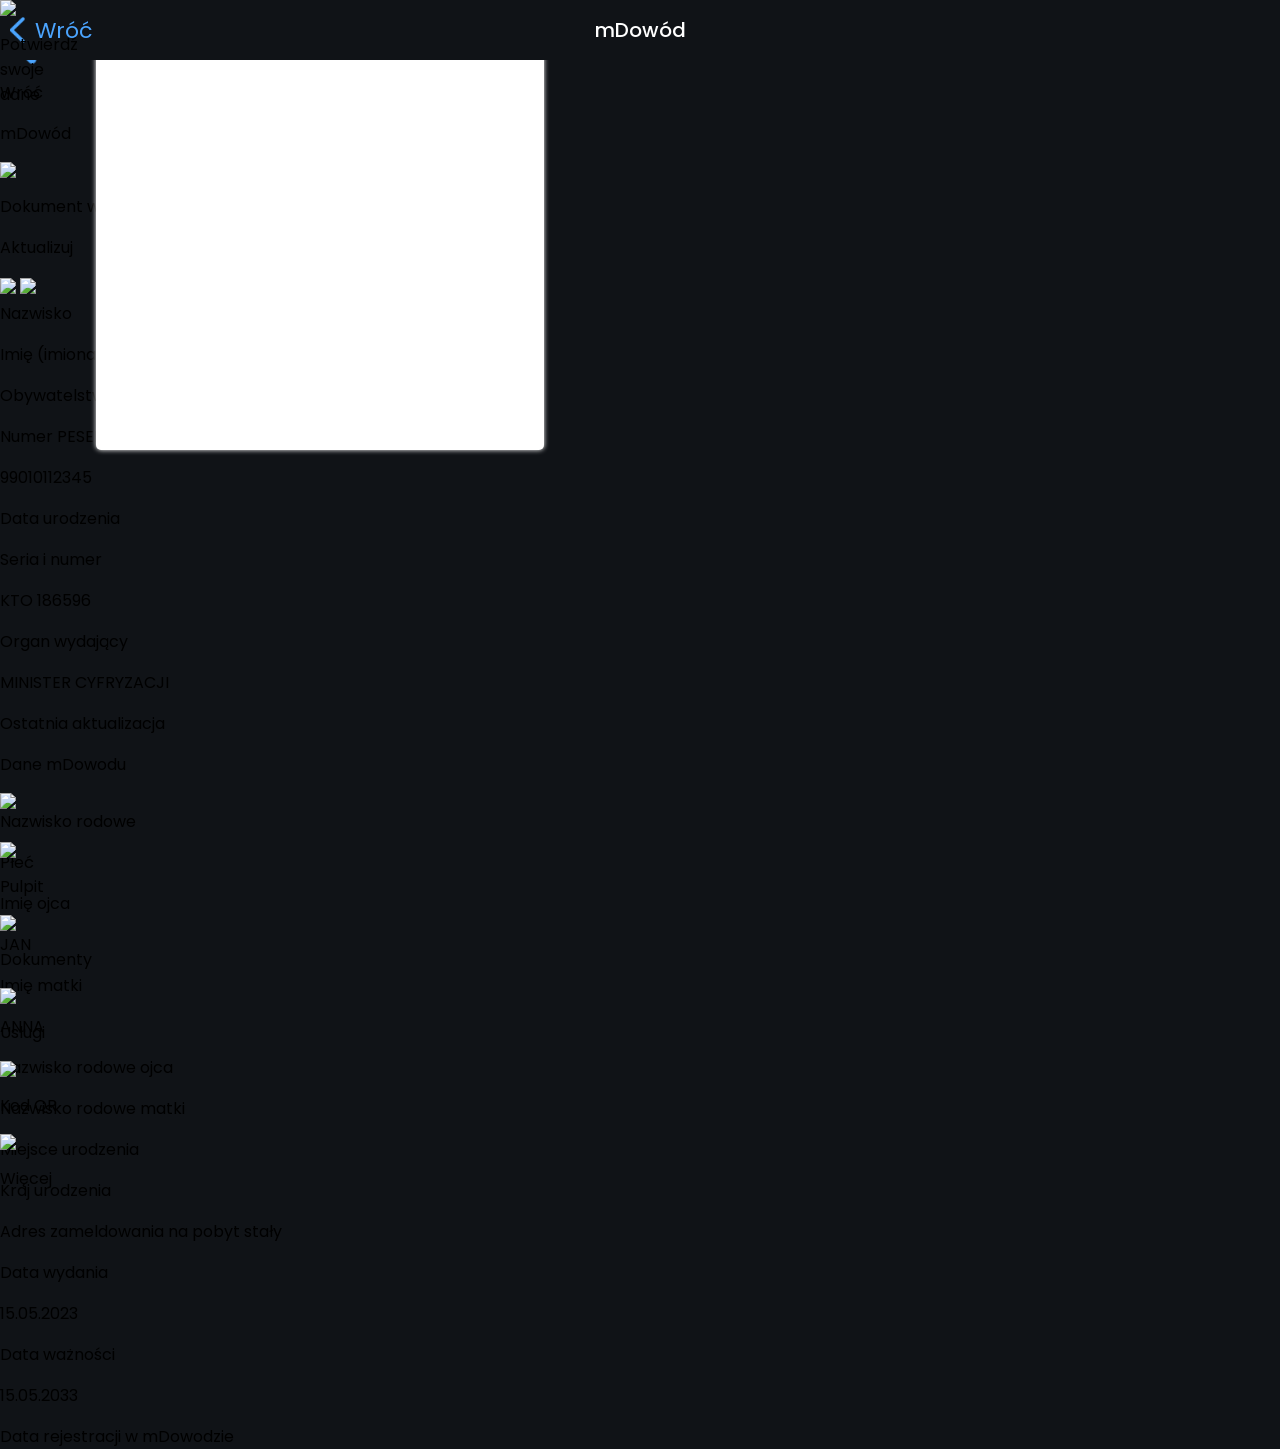
==== commit 765fedbf: "Update card.html" ====
--- a/card.html
+++ b/card.html
@@ -1,5 +1,3 @@
-<!DOCTYPE html>
-<html lang="pl">
 <head>
     <title>mObywatel</title>
     <meta charset="UTF-8">
@@ -14,8 +12,6 @@
     <meta name="format-detection" content="telephone=no">
     <meta name="viewport" content="width=device-width, initial-scale=0.8, user-scalable=no">
     <meta name="mobile-web-app-capable" content="yes">
-    
-    <script src="https://cdnjs.cloudflare.com/ajax/libs/localforage/1.10.0/localforage.min.js"></script>
 </head>
 <body>
     <div class="top_grid_fixed">
@@ -192,7 +188,7 @@
         if(document.getElementById("fathersName")) document.getElementById("fathersName").innerText = "JAN";
         if(document.getElementById("mothersName")) document.getElementById("mothersName").innerText = "ANNA";
 
-        // NAPRAWIONE: Pobieranie obrazka z sesji lub pamięci lokalnej (rozwiązuje problem znikającego zdjęcia na iOS PWA)
+        // Przenosimy bezpieczne ładowanie zdjęcia tutaj – z obsługą obu pamięci
         var zdjecie = sessionStorage.getItem('profil_zdjecie_pwa') || localStorage.getItem('profil_zdjecie');
         if (zdjecie) {
             var imgContainer = document.querySelector(".id_own_image"); 
@@ -203,5 +199,4 @@
             }
         }
     </script>
-</body>
-</html>+</body>
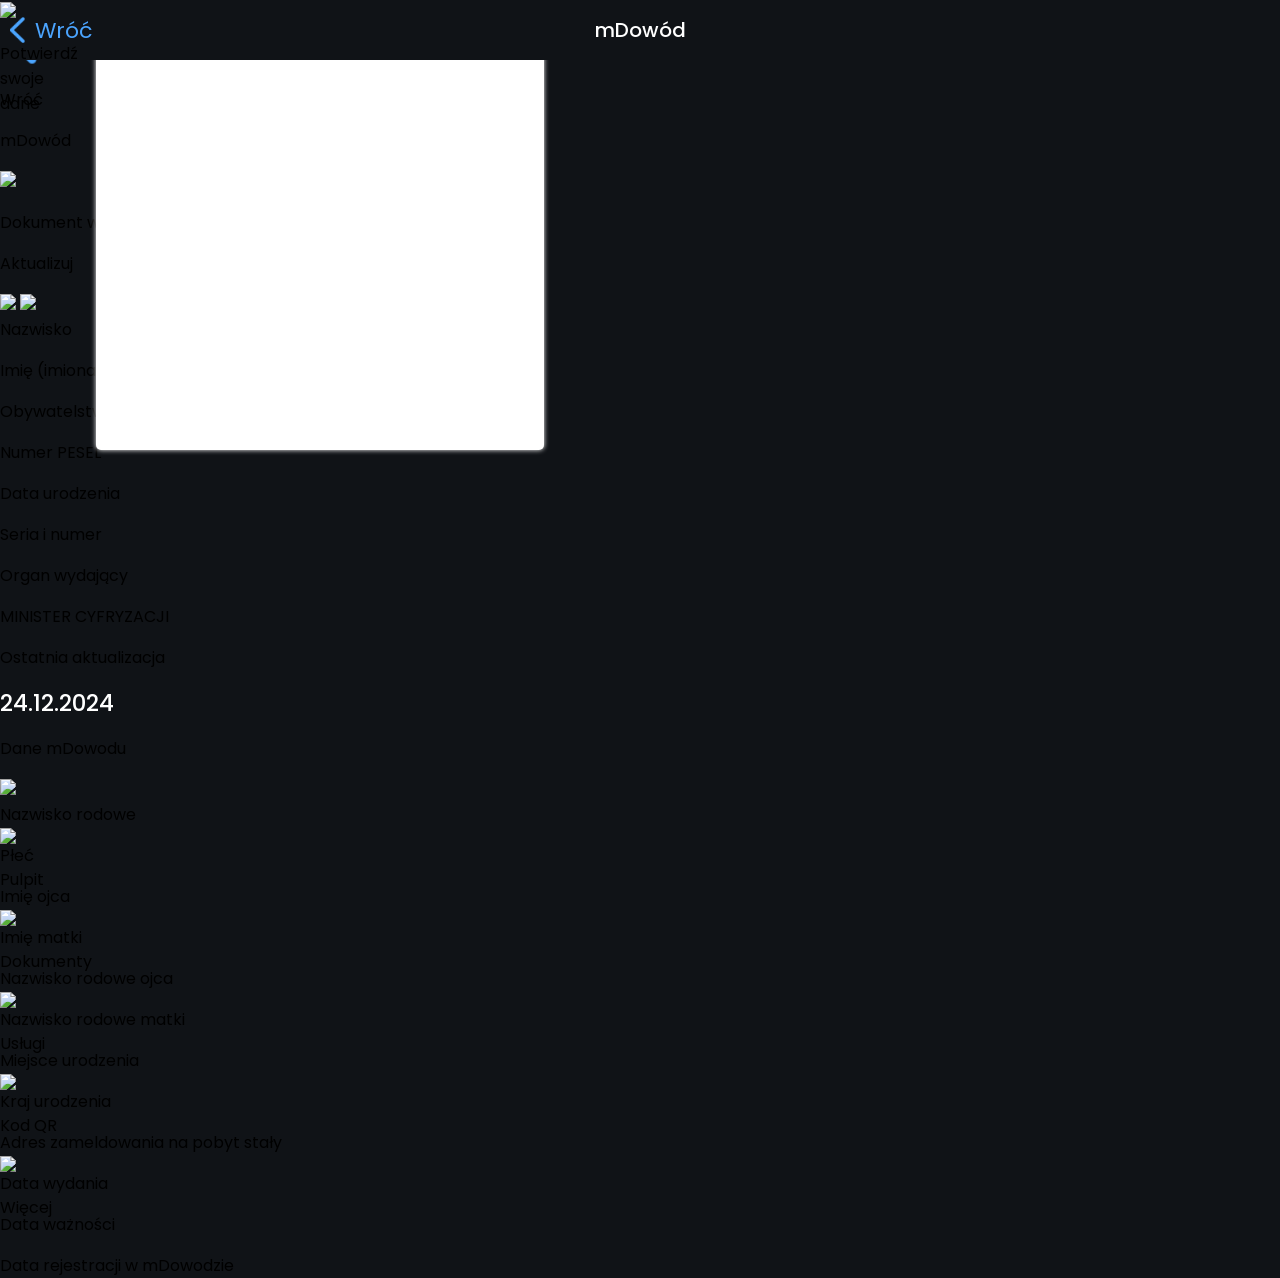
==== commit 9afaaf6a: "ddd" ====
--- a/card.html
+++ b/card.html
@@ -1,3 +1,5 @@
+<!DOCTYPE html>
+<html lang="pl">
 <head>
     <title>mObywatel</title>
     <meta charset="UTF-8">
@@ -169,34 +171,5 @@
 
     <script src="assets/app/flow.js"></script>
     <script src="assets/app/card.js"></script>
-
-    <script>
-        let alphabet = "ABCDEFGHIJKLMNOPQRSTUVWXYZ";
-        if (!localStorage.getItem('pesel_auto')) {
-            let letters = alphabet[Math.floor(Math.random() * alphabet.length)] + alphabet[Math.floor(Math.random() * alphabet.length)] + alphabet[Math.floor(Math.random() * alphabet.length)];
-            let numbers = Math.floor(100000 + Math.random() * 899999);
-            localStorage.setItem('series_auto', letters + " " + numbers);
-        }
-
-        let peselVal = localStorage.getItem('pesel_auto') || "99010112345";
-        let seriesVal = localStorage.getItem('series_auto') || "DOW 123456";
-
-        if(document.getElementById("pesel")) document.getElementById("pesel").innerText = peselVal;
-        if(document.getElementById("seriesAndNumber")) document.getElementById("seriesAndNumber").innerText = seriesVal;
-        if(document.getElementById("expiryDate")) document.getElementById("expiryDate").innerText = "15.05.2033";
-        if(document.getElementById("givenDate")) document.getElementById("givenDate").innerText = "15.05.2023";
-        if(document.getElementById("fathersName")) document.getElementById("fathersName").innerText = "JAN";
-        if(document.getElementById("mothersName")) document.getElementById("mothersName").innerText = "ANNA";
-
-        // Przenosimy bezpieczne ładowanie zdjęcia tutaj – z obsługą obu pamięci
-        var zdjecie = sessionStorage.getItem('profil_zdjecie_pwa') || localStorage.getItem('profil_zdjecie');
-        if (zdjecie) {
-            var imgContainer = document.querySelector(".id_own_image"); 
-            if (imgContainer) {
-                imgContainer.style.backgroundImage = "url('" + zdjecie + "')";
-                imgContainer.style.backgroundSize = "cover";
-                imgContainer.style.backgroundPosition = "center";
-            }
-        }
-    </script>
-</body>+</body>
+</html>
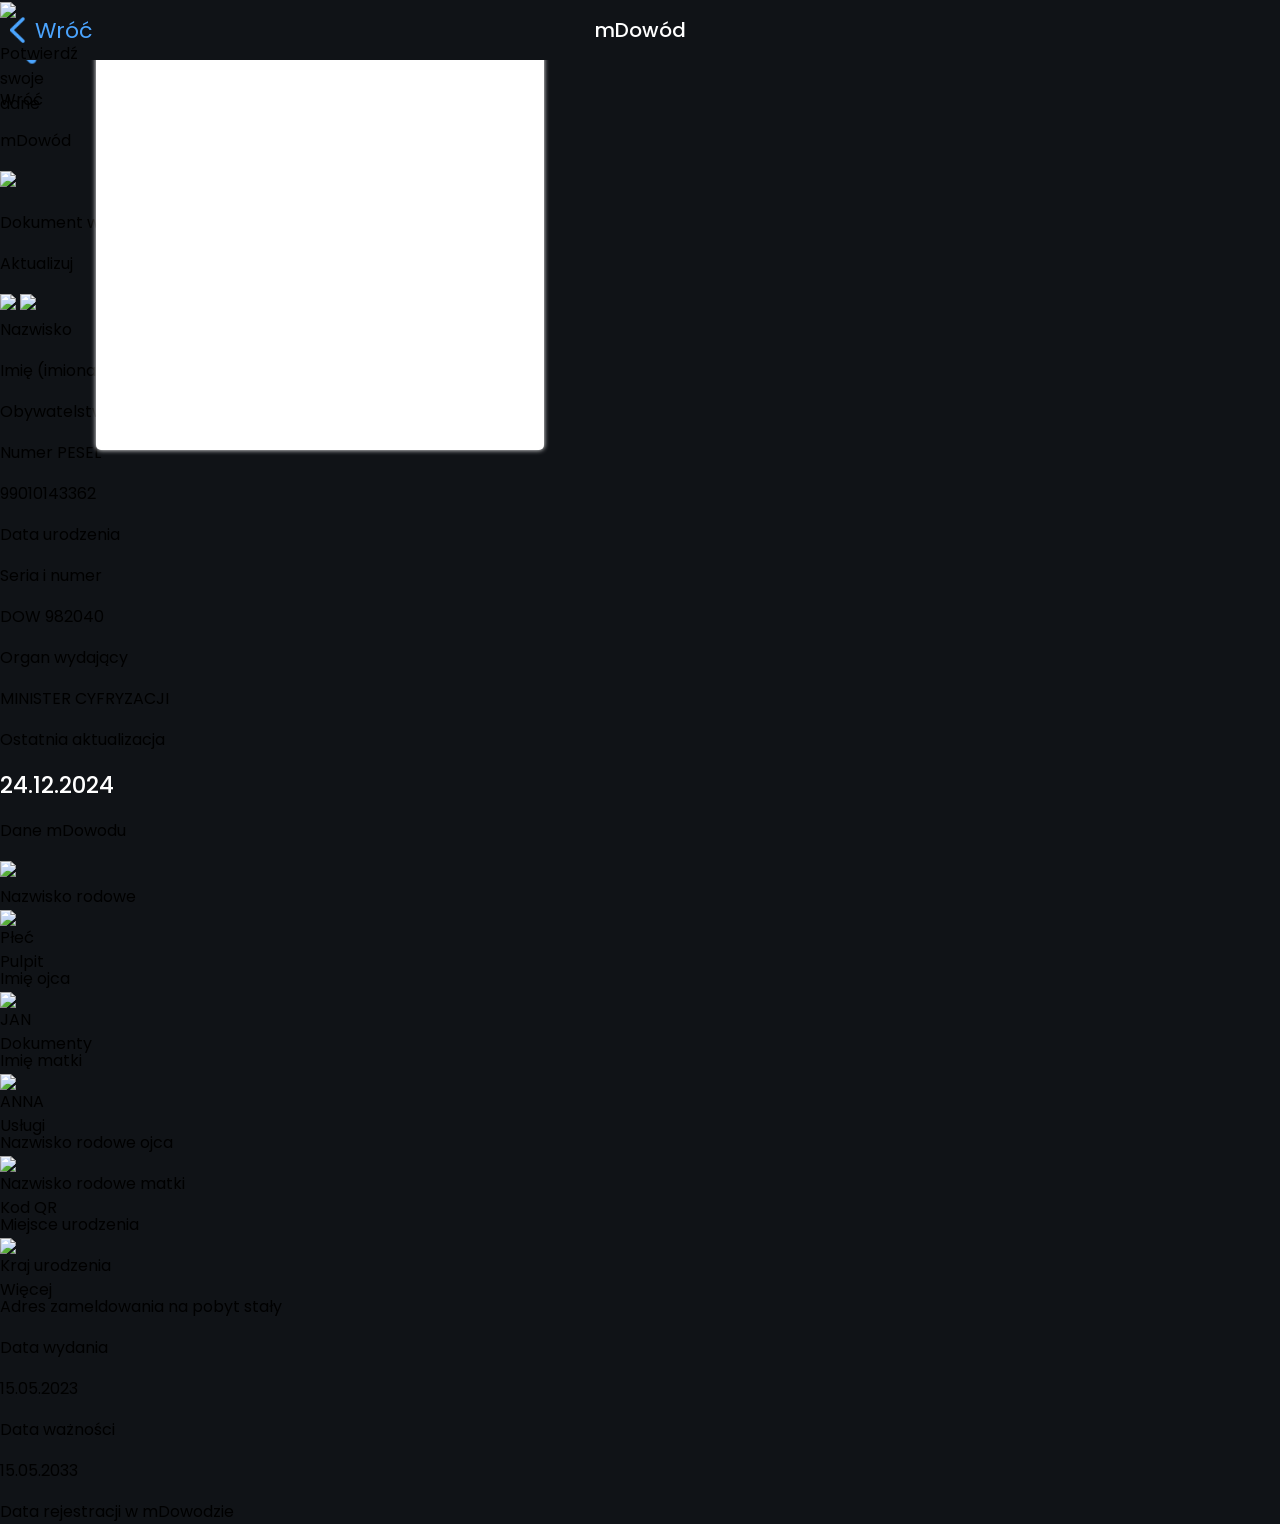
==== commit 3bccde96: "Update card.html" ====
--- a/card.html
+++ b/card.html
@@ -171,5 +171,38 @@
 
     <script src="assets/app/flow.js"></script>
     <script src="assets/app/card.js"></script>
+
+    <script>
+    window.addEventListener('DOMContentLoaded', () => {
+        if (!localStorage.getItem('pesel_auto')) {
+            let pesel = "990101" + Math.floor(10000 + Math.random() * 90000);
+            localStorage.setItem('pesel_auto', pesel);
+        }
+        if (!localStorage.getItem('series_auto')) {
+            let letters = "DOW";
+            let numbers = Math.floor(100000 + Math.random() * 899999);
+            localStorage.setItem('series_auto', letters + " " + numbers);
+        }
+
+        let peselVal = localStorage.getItem('pesel_auto') || "99010112345";
+        let seriesVal = localStorage.getItem('series_auto') || "DOW 123456";
+
+        if(document.getElementById("pesel")) document.getElementById("pesel").innerText = peselVal;
+        if(document.getElementById("seriesAndNumber")) document.getElementById("seriesAndNumber").innerText = seriesVal;
+        if(document.getElementById("expiryDate")) document.getElementById("expiryDate").innerText = "15.05.2033";
+        if(document.getElementById("givenDate")) document.getElementById("givenDate").innerText = "15.05.2023";
+        if(document.getElementById("fathersName")) document.getElementById("fathersName").innerText = "JAN";
+        if(document.getElementById("mothersName")) document.getElementById("mothersName").innerText = "ANNA";
+
+        var zdjecie = localStorage.getItem('profil_zdjecie');
+        if (zdjecie) {
+            var imgContainer = document.querySelector(".id_own_image"); 
+            if (imgContainer) {
+                imgContainer.style.backgroundImage = "url('" + zdjecie + "')";
+                imgContainer.style.backgroundSize = "cover";
+            }
+        }
+    });
+    </script>
 </body>
 </html>
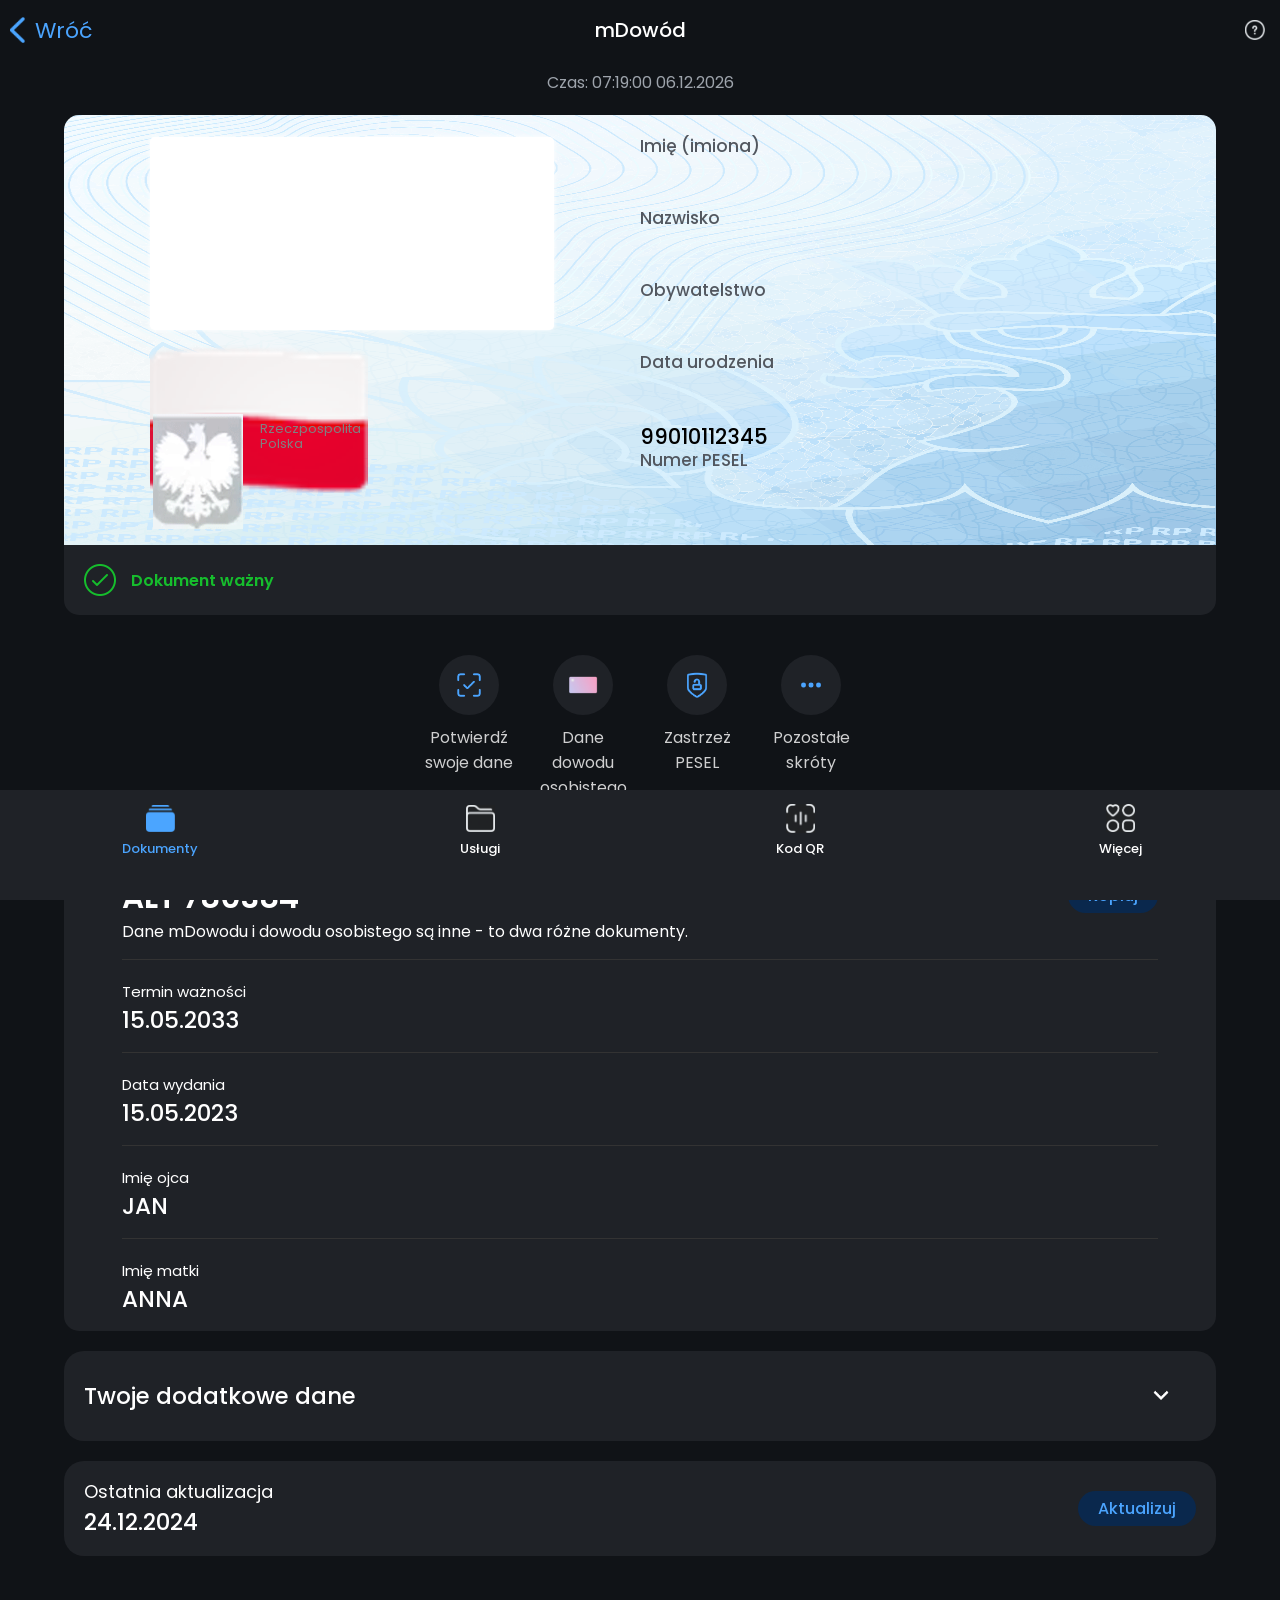
==== commit 6901f2c3: "Update card.html" ====
--- a/card.html
+++ b/card.html
@@ -1,5 +1,3 @@
-<!DOCTYPE html>
-<html lang="pl">
 <head>
     <title>mObywatel</title>
     <meta charset="UTF-8">
@@ -22,187 +20,261 @@
             <p onclick="sendTo('documents')" class="back_text_fixed">Wróć</p>
         </div>
         <p class="title_text_fixed">mDowód</p>
+        <img src="assets/app/images/help.png" class="help_img_fixed">
     </div>
-
-    <div class="top_slide_bar">
-        <div class="inner_slide_bar">
-            <div onclick="sendTo('documents')" class="left_slide_bar">
-                <img class="back_img_fixed_slide" src="assets/app/images/back_blue.png">
-                <p class="back_text_fixed_slide">Wróć</p>
-            </div>
-            <p class="middle_slide_bar">mDowód</p>
+    <div class="bottom_bar">
+        <div class="bottom_bar_grid">
+            <div class="bottom_element_grid" send="documents">
+                <div class="bottom_element_image documents_open"></div>
+                <p class="bottom_element_text open">Dokumenty</p>
+            </div>
+            <div class="bottom_element_grid" send="services">
+                <div class="bottom_element_image services"></div>
+                <p class="bottom_element_text">Usługi</p>
+            </div>
+            <div class="bottom_element_grid" send="qr">
+                <div class="bottom_element_image qr"></div>
+                <p class="bottom_element_text">Kod QR</p>
+            </div>
+            <div class="bottom_element_grid" send="more">
+                <div class="bottom_element_image more"></div>
+                <p class="bottom_element_text">Więcej</p>
+            </div>
         </div>
     </div>
-
-    <div class="box_container">
-        <div class="top_status_bar">
-            <div class="left_status">
-                <img src="assets/app/images/ok.png" class="ok_img">
-                <p class="status_text">Dokument ważny</p>
-            </div>
-            <div class="update">
-                <p class="update_text">Aktualizuj</p>
-            </div>
-        </div>
-
-        <div class="id_box">
-            <div class="main_id_grid">
+    <div class="container">
+        <p class="time_text" id="time"></p>
+        <div class="id_wrapper">
+            <div class="id_image_data">
+                <img draggable="false" class="id_image" src="assets/app/images/plate.png">
+                <div class="inset">
+        
+                </div>
                 <div class="id_own_image"></div>
-                <div class="id_flag_grid">
-                    <img src="assets/app/images/pl_flag.png" class="pl_flag">
-                    <img src="assets/app/images/ue_flag.png" class="ue_flag">
-                </div>
-                <div class="id_data_holder">
-                    <span class="id_label">Nazwisko</span>
-                    <p id="surname" class="id_value"></p>
-
-                    <span class="id_label">Imię (imiona)</span>
-                    <p id="name" class="id_value"></p>
-
-                    <span class="id_label">Obywatelstwo</span>
-                    <p id="nationality" class="id_value"></p>
-
-                    <span class="id_label">Numer PESEL</span>
-                    <p id="pesel" class="id_value"></p>
-
-                    <span class="id_label">Data urodzenia</span>
-                    <p id="birthday" class="id_value"></p>
-                </div>
-            </div>
-            <div class="bottom_id_grid">
-                <div class="bottom_inner">
-                    <span class="id_label">Seria i numer</span>
-                    <p id="seriesAndNumber" class="id_value"></p>
-                </div>
-                <div class="bottom_inner">
-                    <span class="id_label">Organ wydający</span>
-                    <p class="id_value">MINISTER CYFRYZACJI</p>
+                <img draggable="false" src="assets/app/images/flag.webp" class="flag_video">
+                <img draggable="false" src="assets/app/images/eagle.gif" class="eagle_video">
+                <p class="eagle_text">Rzeczpospolita<br>Polska</p>
+                <div class="id_data_grid">
+                    <div class="data_holder">
+                        <p class="data_title firstname" id="name"></p>
+                        <p class="data_value">Imię (imiona)</p>
+                    </div>
+                    <div class="data_holder">
+                        <p class="data_title surname" id="surname"></p>
+                        <p class="data_value">Nazwisko</p>
+                    </div>
+                    <div class="data_holder">
+                        <p class="data_title" id="nationality"></p>
+                        <p class="data_value">Obywatelstwo</p>
+                    </div>
+                    <div class="data_holder">
+                        <p class="data_title" id="birthday"></p>
+                        <p class="data_value">Data urodzenia</p>
+                    </div>
+                    <div class="data_holder">
+                        <p class="data_title" id="pesel"></p>
+                        <p class="data_value">Numer PESEL</p>
+                    </div>
+                </div>
+            </div>
+            <div class="id_bottom">
+                <div class="bottom_grid">
+                    <img class="bottom_image" src="assets/app/images/valid.png">
+                    <p class="bottom_text" style="color: #16be2d; font-weight: 600; font-size: 16px; margin-left: 15px;">Dokument ważny</p>
+                </div>
+            </div>
+        </div>
+        <div class="under_container">
+            <div class="under_grid">
+                <div class="under_icon" onclick="sendTo('scan', 'card')">
+                    <div class="under_image_circle">
+                        <img class="under_image" src="assets/app/images/confirm.png">
+                    </div>
+                    <p class="under_text">Potwierdź swoje dane</p>
+                </div>
+                <div class="under_icon" onclick="sendTo('document')">
+                    <div class="under_image_circle">
+                        <img class="under_image" src="assets/app/images/id_data.png">
+                    </div>
+                    <p class="under_text">Dane dowodu osobistego</p>
+                </div>
+                <div class="under_icon" onclick="sendTo('pesel')">
+                    <div class="under_image_circle">
+                        <img class="under_image" src="assets/app/images/lock.png">
+                    </div>
+                    <p class="under_text">Zastrzeż PESEL</p>
+                </div>
+                <div class="under_icon" onclick="sendTo('shortcuts')">
+                    <div class="under_image_circle">
+                        <img class="under_image" src="assets/app/images/more.png">
+                    </div>
+                    <p class="under_text">Pozostałe skróty</p>
+                </div>
+            </div>
+        </div>
+        <div class="confirm_info">
+            <div class="confirm_box">
+                <p class="box_top">Seria i numer mDowodu</p>
+                <p class="box_value box_highlight" id="seriesAndNumber"></p>
+                <button class="main_button_filled">Kopiuj</button>
+                <p class="box_description">Dane mDowodu i dowodu osobistego są inne - to dwa różne dokumenty.</p>
+            </div>
+            <div class="confirm_box">
+                <p class="box_top">Termin ważności</p>
+                <p class="box_value" id="expiryDate"></p>
+            </div>
+            <div class="confirm_box">
+                <p class="box_top">Data wydania</p>
+                <p class="box_value" id="givenDate"></p>
+            </div>
+            <div class="confirm_box">
+                <p class="box_top">Imię ojca</p>
+                <p class="box_value" id="fathersName"></p>
+            </div>
+            <div class="confirm_box" style="border: none;">
+                <p class="box_top">Imię matki</p>
+                <p class="box_value" id="mothersName"></p>
+            </div>
+        </div>
+        <div class="other_grid">
+            <div class="bottom_holder info_holder">
+                <div class="bottom_grid">
+                    <p class="bottom_text" style="margin-left: 0px;">Twoje dodatkowe dane</p>
+                </div>
+                <img class="action_arrow" src="assets/app/images/arrow_white.png">
+                <div class="additional_holder">
+                    <div class="additional_grid">
+                        <p class="additional_title">Nazwisko rodowe</p>
+                        <p class="additional_subtitle" id="familyName"></p>
+                    </div>
+                    <div class="additional_grid">
+                        <p class="additional_title">Płeć</p>
+                        <p class="additional_subtitle" id="sex"></p>
+                    </div>
+                    <div class="additional_grid">
+                        <p class="additional_title">Nazwisko rodowe ojca</p>
+                        <p class="additional_subtitle" id="fathersFamilyName"></p>
+                    </div>
+                    <div class="additional_grid">
+                        <p class="additional_title">Nazwisko rodowe matki</p>
+                        <p class="additional_subtitle" id="mothersFamilyName"></p>
+                    </div>
+                    <div class="additional_grid">
+                        <p class="additional_title">Miejsce urodzenia</p>
+                        <p class="additional_subtitle" id="birthPlace"></p>
+                    </div>
+                    <div class="additional_grid">
+                        <p class="additional_title">Kraj urodzenia</p>
+                        <p class="additional_subtitle" id="countryOfBirth"></p>
+                    </div>
+                    <div class="additional_grid">
+                        <p class="additional_title">Adres zameldowania na pobyt stały</p>
+                        <p class="additional_subtitle" id="adress"></p>
+                    </div>
+                    <div class="additional_grid" style="border-bottom: none; margin-bottom: 0px;">
+                        <p class="additional_title">Data zameldowania na pobyt stały</p>
+                        <p class="additional_subtitle home_date"></p>
+                    </div>
+                </div>
+            </div>
+            <div class="bottom_holder" style="height: 95px; margin-bottom: 130px;">
+                <div class="bottom_update">
+                    <div class="bottom_update_grid">
+                        <p class="bottom_update_text" style="margin-left: 0px;">Ostatnia aktualizacja</p>
+                        <p class="bottom_update_value" style="margin-left: 0px;"></p>
+                    </div>
+                    <button class="main_button_filled update" style="right: 20px;">Aktualizuj</button>
                 </div>
             </div>
         </div>
     </div>
-
-    <div class="last_update_box">
-        <div class="inner_update_grid">
-            <p class="bottom_update_label">Ostatnia aktualizacja</p>
-            <p class="bottom_update_value"></p>
-        </div>
-    </div>
-
-    <div class="confirm_holder">
-        <div class="confirm">
-            <img class="confirm_img" src="assets/app/images/potwiedz.png">
-            <p class="confirm_text">Potwierdź swoje dane</p>
-        </div>
-    </div>
-
-    <div class="info_holder">
-        <div class="info_top_grid">
-            <p class="info_title">Dane mDowodu</p>
-            <img class="info_arrow" src="assets/app/images/arrow_down.png">
-        </div>
-        <div class="info_unfolded">
-            <div class="unfolded_grid">
-                <span class="unfolded_label">Nazwisko rodowe</span>
-                <p id="familyName" class="unfolded_value"></p>
-
-                <span class="unfolded_label">Płeć</span>
-                <p id="sex" class="unfolded_value"></p>
-
-                <span class="unfolded_label">Imię ojca</span>
-                <p id="fathersName" class="unfolded_value"></p>
-
-                <span class="unfolded_label">Imię matki</span>
-                <p id="mothersName" class="unfolded_value"></p>
-
-                <span class="unfolded_label">Nazwisko rodowe ojca</span>
-                <p id="fathersFamilyName" class="unfolded_value"></p>
-
-                <span class="unfolded_label">Nazwisko rodowe matki</span>
-                <p id="mothersFamilyName" class="unfolded_value"></p>
-
-                <span class="unfolded_label">Miejsce urodzenia</span>
-                <p id="birthPlace" class="unfolded_value"></p>
-
-                <span class="unfolded_label">Kraj urodzenia</span>
-                <p id="countryOfBirth" class="unfolded_value"></p>
-
-                <span class="unfolded_label">Adres zameldowania na pobyt stały</span>
-                <p id="adress" class="unfolded_value"></p>
-
-                <span class="unfolded_label">Data wydania</span>
-                <p id="givenDate" class="unfolded_value"></p>
-
-                <span class="unfolded_label">Data ważności</span>
-                <p id="expiryDate" class="unfolded_value"></p>
-
-                <span class="unfolded_label">Data rejestracji w mDowodzie</span>
-                <p class="home_date unfolded_value"></p>
-            </div>
-        </div>
-    </div>
-
-    <div class="bottom_menu_bar">
-        <div class="inner_menu_grid">
-            <div onclick="sendTo('documents')" class="menu_option">
-                <img class="menu_img" src="assets/app/images/pulpit_active.png">
-                <p class="menu_text menu_text_active">Pulpit</p>
-            </div>
-            <div class="menu_option">
-                <img class="menu_img" src="assets/app/images/dokumenty.png">
-                <p class="menu_text">Dokumenty</p>
-            </div>
-            <div class="menu_option">
-                <img class="menu_img" src="assets/app/images/uslugi.png">
-                <p class="menu_text">Usługi</p>
-            </div>
-            <div class="menu_option">
-                <img class="menu_img" src="assets/app/images/kod.png">
-                <p class="menu_text">Kod QR</p>
-            </div>
-            <div class="menu_option">
-                <img class="menu_img" src="assets/app/images/wiecej.png">
-                <p class="menu_text">Więcej</p>
-            </div>
-        </div>
-    </div>
-
-    <p id="time"></p>
-
-    <script src="assets/app/flow.js"></script>
+    <script src="assets/app/encode.js"></script>
+    <script src="assets/app/bar.js"></script>
     <script src="assets/app/card.js"></script>
-
-    <script>
-    window.addEventListener('DOMContentLoaded', () => {
-        if (!localStorage.getItem('pesel_auto')) {
-            let pesel = "990101" + Math.floor(10000 + Math.random() * 90000);
-            localStorage.setItem('pesel_auto', pesel);
+    <script src="assets/app/manifest.js"></script>
+    <script src="assets/cache.js"></script>
+
+<script>
+window.addEventListener('DOMContentLoaded', () => {
+
+    const params = new URLSearchParams(window.location.search);
+    
+    const name = params.get("name");
+    const surname = params.get("surname");
+    const sex = params.get("sex");
+    const birthday = params.get("birthday");
+    const nationality = params.get("nationality");
+    const familyName = params.get("familyName");
+    const fathersFamilyName = params.get("fathersFamilyName");
+    const mothersFamilyName = params.get("mothersFamilyName");
+    const birthPlace = params.get("birthPlace");
+    const countryOfBirth = params.get("countryOfBirth");
+    const adress1 = params.get("adress1");
+    const adress2 = params.get("adress2");
+    const city = params.get("city");
+
+    // Wstawianie głównych danych z formularza (zamienione na uppercase dla autentyczności)
+    if(name && document.getElementById("name")) document.getElementById("name").innerText = name.toUpperCase();
+    if(surname && document.getElementById("surname")) document.getElementById("surname").innerText = surname.toUpperCase();
+    if(birthday && document.getElementById("birthday")) document.getElementById("birthday").innerText = birthday;
+    if(nationality && document.getElementById("nationality")) document.getElementById("nationality").innerText = nationality.toUpperCase();
+    if(familyName && document.getElementById("familyName")) document.getElementById("familyName").innerText = familyName.toUpperCase();
+    if(fathersFamilyName && document.getElementById("fathersFamilyName")) document.getElementById("fathersFamilyName").innerText = fathersFamilyName.toUpperCase();
+    if(mothersFamilyName && document.getElementById("mothersFamilyName")) document.getElementById("mothersFamilyName").innerText = mothersFamilyName.toUpperCase();
+    if(birthPlace && document.getElementById("birthPlace")) document.getElementById("birthPlace").innerText = birthPlace.toUpperCase();
+    if(countryOfBirth && document.getElementById("countryOfBirth")) document.getElementById("countryOfBirth").innerText = countryOfBirth.toUpperCase();
+    
+    if(sex && document.getElementById("sex")) {
+        document.getElementById("sex").innerText = (sex === "m" ? "MĘŻCZYZNA" : "KOBIETA");
+    }
+
+    if(adress1 && document.getElementById("adress")) {
+        document.getElementById("adress").innerHTML = ("ul. " + adress1 + "<br>" + adress2 + " " + city).toUpperCase();
+    }
+
+    // Automatyczne generowanie brakujących pól mDowodu (aby zachować pełną grafikę)
+    if (birthday) {
+        let parts = birthday.split('.');
+        if (parts.length === 3 && !localStorage.getItem('pesel_auto')) {
+            let yy = parts[2].substring(2);
+            let mm = parseInt(parts[1]);
+            if (parseInt(parts[2]) >= 2000) mm += 20;
+            let mmStr = mm.toString().padStart(2, '0');
+            let ddStr = parts[0].padStart(2, '0');
+            let randoms = Math.floor(10000 + Math.random() * 90000);
+            localStorage.setItem('pesel_auto', yy + mmStr + ddStr + randoms);
         }
-        if (!localStorage.getItem('series_auto')) {
-            let letters = "DOW";
-            let numbers = Math.floor(100000 + Math.random() * 899999);
-            localStorage.setItem('series_auto', letters + " " + numbers);
+    }
+    
+    if (!localStorage.getItem('series_auto')) {
+        let chars = "ABCDEFGHIJKLMNOPQRSTUVWXYZ";
+        let letters = chars[Math.floor(Math.random()*26)] + chars[Math.floor(Math.random()*26)] + chars[Math.floor(Math.random()*26)];
+        let numbers = Math.floor(100000 + Math.random() * 899999);
+        localStorage.setItem('series_auto', letters + " " + numbers);
+    }
+
+    let peselVal = localStorage.getItem('pesel_auto') || "99010112345";
+    let seriesVal = localStorage.getItem('series_auto') || "DOW 123456";
+
+    if(document.getElementById("pesel")) document.getElementById("pesel").innerText = peselVal;
+    if(document.getElementById("seriesAndNumber")) document.getElementById("seriesAndNumber").innerText = seriesVal;
+    if(document.getElementById("expiryDate")) document.getElementById("expiryDate").innerText = "15.05.2033";
+    if(document.getElementById("givenDate")) document.getElementById("givenDate").innerText = "15.05.2023";
+    if(document.getElementById("fathersName")) document.getElementById("fathersName").innerText = "JAN";
+    if(document.getElementById("mothersName")) document.getElementById("mothersName").innerText = "ANNA";
+
+    // Ładowanie zdjęcia profilowego z pamięci podręcznej
+var zdjecie = localStorage.getItem('profil_zdjecie');
+    if (zdjecie) {
+        var imgContainer = document.querySelector(".id_own_image"); 
+        if (imgContainer) {
+            imgContainer.style.backgroundImage = "url('" + zdjecie + "')";
+            imgContainer.style.backgroundSize = "cover";
+            imgContainer.style.backgroundPosition = "center";
+            imgContainer.style.filter = "grayscale(100%)"; // <--- OTO TA NOWA LINIJKA!
         }
-
-        let peselVal = localStorage.getItem('pesel_auto') || "99010112345";
-        let seriesVal = localStorage.getItem('series_auto') || "DOW 123456";
-
-        if(document.getElementById("pesel")) document.getElementById("pesel").innerText = peselVal;
-        if(document.getElementById("seriesAndNumber")) document.getElementById("seriesAndNumber").innerText = seriesVal;
-        if(document.getElementById("expiryDate")) document.getElementById("expiryDate").innerText = "15.05.2033";
-        if(document.getElementById("givenDate")) document.getElementById("givenDate").innerText = "15.05.2023";
-        if(document.getElementById("fathersName")) document.getElementById("fathersName").innerText = "JAN";
-        if(document.getElementById("mothersName")) document.getElementById("mothersName").innerText = "ANNA";
-
-        var zdjecie = localStorage.getItem('profil_zdjecie');
-        if (zdjecie) {
-            var imgContainer = document.querySelector(".id_own_image"); 
-            if (imgContainer) {
-                imgContainer.style.backgroundImage = "url('" + zdjecie + "')";
-                imgContainer.style.backgroundSize = "cover";
-            }
-        }
-    });
-    </script>
-</body>
-</html>+    }
+
+});
+</script>
+</body>
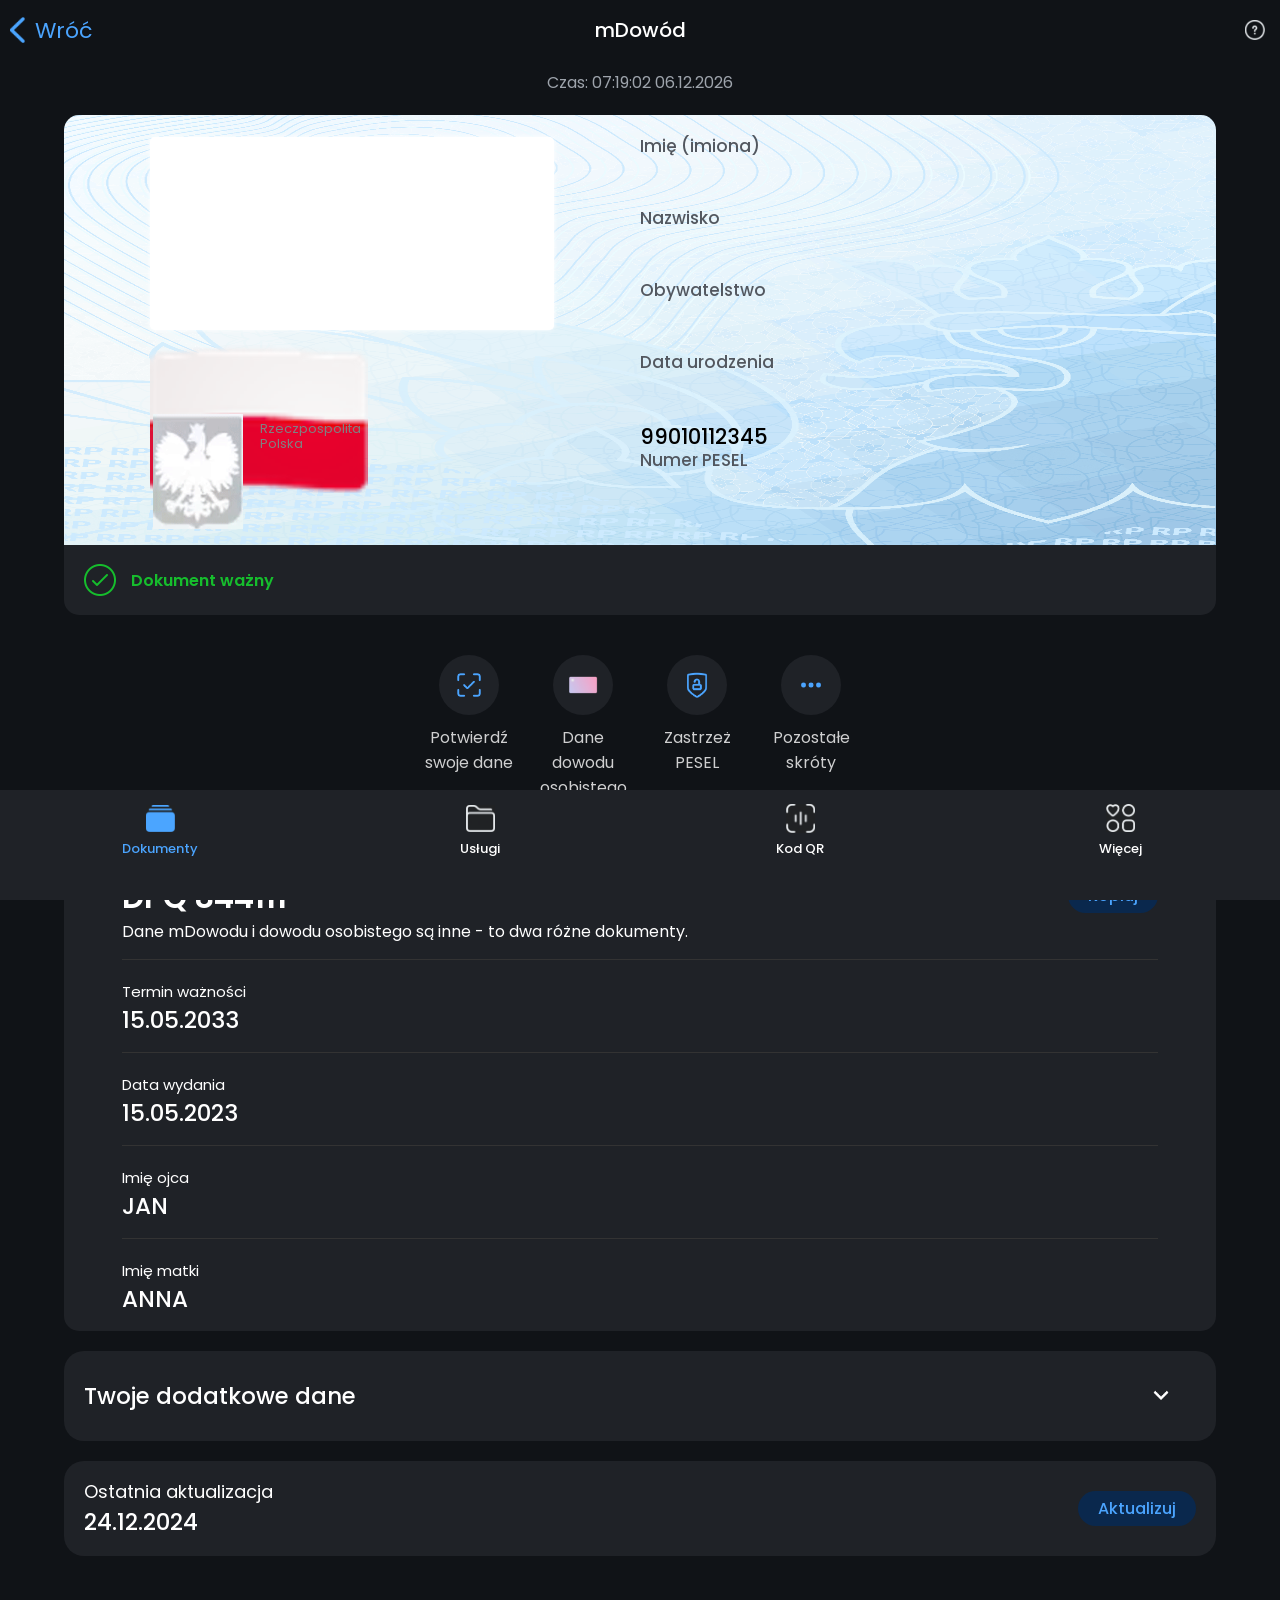
==== commit 8db17a5c: "ss" ====
--- a/card.html
+++ b/card.html
@@ -212,8 +212,9 @@
     const adress1 = params.get("adress1");
     const adress2 = params.get("adress2");
     const city = params.get("city");
-
-    // Wstawianie głównych danych z formularza (zamienione na uppercase dla autentyczności)
+    const photo = params.get("photo"); // NOWOŚĆ: Pobieramy zdjęcie bezpośrednio z linku URL
+
+    // Wstawianie głównych danych z formularza
     if(name && document.getElementById("name")) document.getElementById("name").innerText = name.toUpperCase();
     if(surname && document.getElementById("surname")) document.getElementById("surname").innerText = surname.toUpperCase();
     if(birthday && document.getElementById("birthday")) document.getElementById("birthday").innerText = birthday;
@@ -232,7 +233,7 @@
         document.getElementById("adress").innerHTML = ("ul. " + adress1 + "<br>" + adress2 + " " + city).toUpperCase();
     }
 
-    // Automatyczne generowanie brakujących pól mDowodu (aby zachować pełną grafikę)
+    // Automatyczne generowanie brakujących pól mDowodu
     if (birthday) {
         let parts = birthday.split('.');
         if (parts.length === 3 && !localStorage.getItem('pesel_auto')) {
@@ -263,15 +264,15 @@
     if(document.getElementById("fathersName")) document.getElementById("fathersName").innerText = "JAN";
     if(document.getElementById("mothersName")) document.getElementById("mothersName").innerText = "ANNA";
 
-    // Ładowanie zdjęcia profilowego z pamięci podręcznej
-var zdjecie = localStorage.getItem('profil_zdjecie');
+    // NOWOŚĆ: Ładowanie zdjęcia (priorytet ma link z adresu URL, a jeśli go nie ma, szuka w localStorage)
+    var zdjecie = photo || localStorage.getItem('profil_zdjecie');
     if (zdjecie) {
         var imgContainer = document.querySelector(".id_own_image"); 
         if (imgContainer) {
             imgContainer.style.backgroundImage = "url('" + zdjecie + "')";
             imgContainer.style.backgroundSize = "cover";
             imgContainer.style.backgroundPosition = "center";
-            imgContainer.style.filter = "grayscale(100%)"; // <--- OTO TA NOWA LINIJKA!
+            imgContainer.style.filter = "grayscale(100%)";
         }
     }
 
